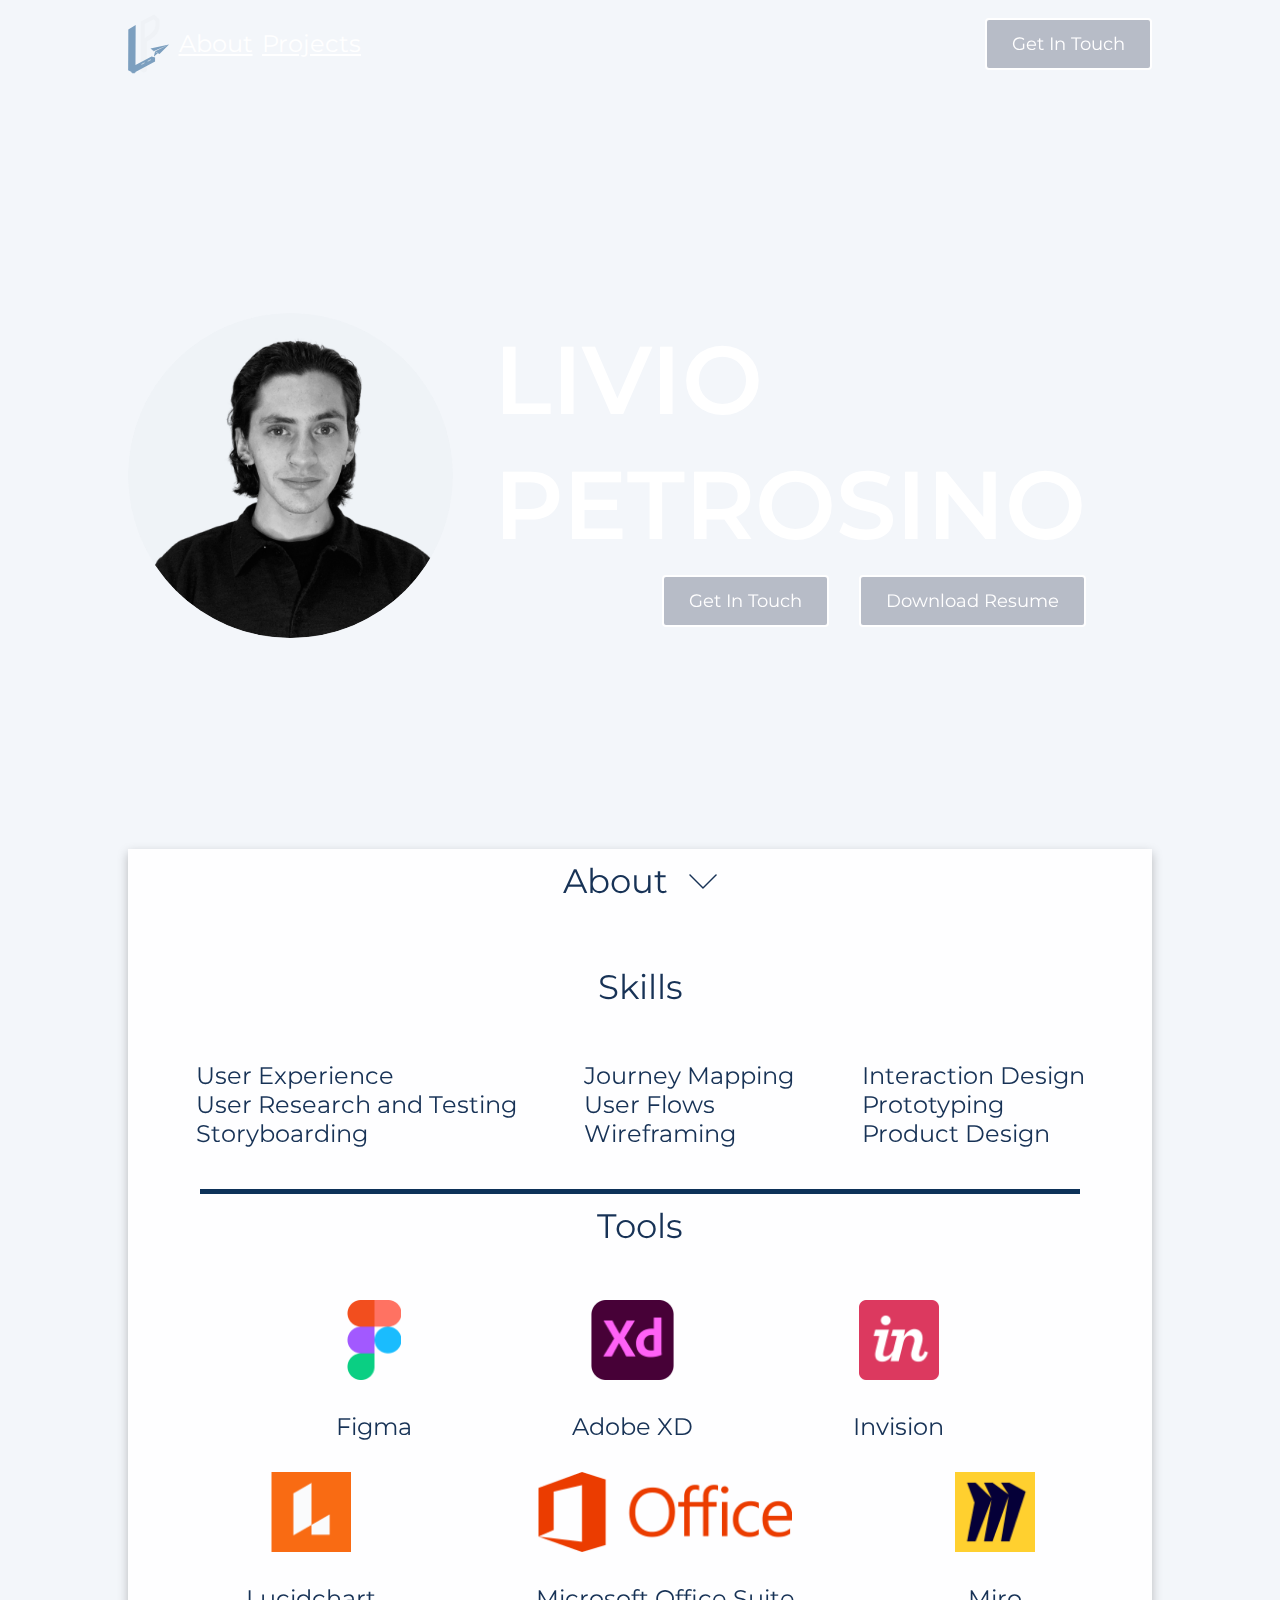
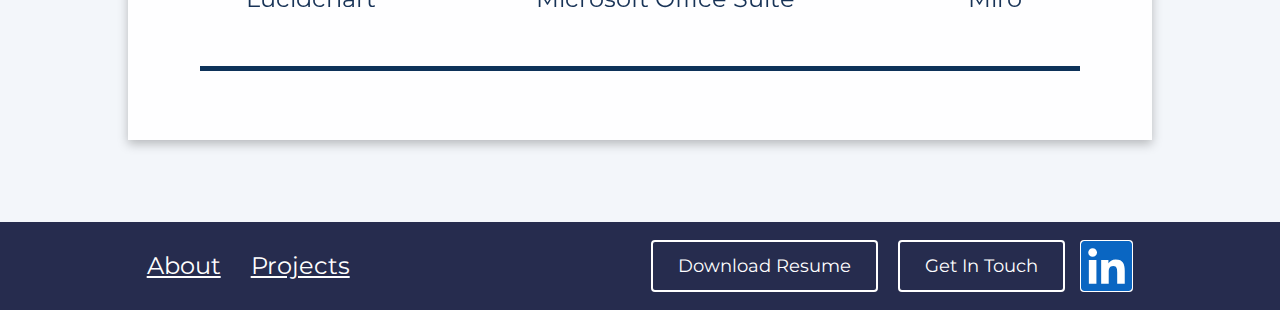
==== about.html @ d018fe90 "Upload" ====
<!DOCTYPE html>
<html lang="en">
<head>
    <link rel="stylesheet" href="about.css">
    <link rel="preconnect" href="https://fonts.googleapis.com">
    <link rel="preconnect" href="https://fonts.gstatic.com" crossorigin>
    <link href="https://fonts.googleapis.com/css2?family=Montserrat:ital,wght@0,100;0,200;0,300;0,400;0,500;0,600;0,700;0,800;0,900;1,100;1,200;1,300;1,400;1,500;1,600;1,700;1,800;1,900&display=swap" rel="stylesheet">
    <meta charset="UTF-8">
    <meta http-equiv="X-UA-Compatible" content="IE=edge">
    <meta name="viewport" content="width=device-width, initial-scale=1.0">
    <!-- Hotjar Tracking Code for https://lpetrosino.github.io/My_First_Repo/ -->
    <script>    
        (function(h,o,t,j,a,r){
            h.hj=h.hj||function(){(h.hj.q=h.hj.q||[]).push(arguments)};
            h._hjSettings={hjid:2517345,hjsv:6};
            a=o.getElementsByTagName('head')[0];
            r=o.createElement('script');r.async=1;
            r.src=t+h._hjSettings.hjid+j+h._hjSettings.hjsv;
            a.appendChild(r);
        })(window,document,'https://static.hotjar.com/c/hotjar-','.js?sv=');
    </script>
    <title>Document</title>
</head>
<body>
    <div id="top-w-background" class="backgroundImage2">
        <div class="content">
            <header>
                <nav>
                    <svg width="41" height="60" viewBox="0 0 41 60" fill="none" xmlns="http://www.w3.org/2000/svg">
                        <path d="M16.8015 26.4986C23.5625 22.6713 29.4502 18.6682 29.4502 11.8692V6.21134C27.8305 4.60567 25.9408 3 25.9408 3L14.7501 8.67125V29.6762L14.75 55.8813L16.8016 57L16.8015 28.6968V26.4986Z" stroke="#EFF2F6" stroke-width="4" stroke-miterlimit="1.41421" stroke-linecap="square"/>
                        <path d="M5.46011 56.825L2.12839 55.1449C2.12839 55.1449 2.30581 31.4099 2.30581 16.6347L5.64617 14.5239L5.46488 54.3464M5.46011 56.825L5.46488 54.3464M5.46011 56.825L25.0684 46.2497V44.9278L23.8284 44.5973L5.46488 54.3464" stroke="#7C9FBF" stroke-width="4" stroke-linecap="square"/>
                        <path d="M41.001 30.5L31.501 40L29.7809 39.2355L26.001 42.5V37.5L22.501 34.5L41.001 30.5Z" fill="#7C9FBF"/>
                        <path d="M40.6963 30.7643L26.0807 36.9502L26.2356 41.7309L27.1522 37.3678L40.6963 30.7643Z" fill="#FCFCFC"/>
                        <path d="M27.5 37.5L27.5 38L31.1553 39.7688L27.5 37.5Z" fill="#FCFCFC"/>
                        <path d="M25.8325 37L25.8322 36.6773L22.5 34.5L25.8325 37Z" fill="#FCFCFC"/>
                        <line y1="-0.25" x2="3.49858" y2="-0.25" transform="matrix(0.894128 -0.447812 0.663743 0.74796 19.8535 47.4249)" stroke="white" stroke-width="0.5"/>
                        <line y1="-0.25" x2="3.49858" y2="-0.25" transform="matrix(0.894128 -0.447812 0.663743 0.74796 13.5977 50.5581)" stroke="white" stroke-width="0.5"/>
                    </svg>
                    <a id="navTexta" class="navText" href="about.html">About</a>
                    <a id="navTextb" class="navText" href="index.html">Projects</a>
                    <button id="navButton" href="">Get In Touch</button>
                </nav>
            </header>
            <div Class="heroText">
                <img class="myPhoto" src="/images/myPhoto2.png">
                <div class="heroTextlayout">
                    <div class="H1">LIVIO</div>
                    <div class="H1">PETROSINO</div>
                    <div class="heroButtonlayout">
                        <button class="heroButton" href="">Get In Touch</button>
                        <button class="heroButton" href="">Download Resume</button>
                    </div>
                </div>
            </div>
            
        </div>
    </div>
    <div class="content">
        <div id="projectSection">
            <div class="sectionTitles">About
                <img src="/images/arrow.png">
            </div>
            <div id=about>
            </div>
            <div class="sectionTitles">Skills
                <!-- little arrow -->
            </div>
            <div class="skills">
                <div>
                    <li>User Experience</li>
                    <li>User Research and Testing</li>
                    <li>Storyboarding</li>
                </div>
                <div>
                    <li>Journey Mapping</li>
                    <li>User Flows</li>
                    <li>Wireframing</li>
                </div>
                <div>
                    <li>Interaction Design</li>
                    <li>Prototyping</li>
                    <li>Product Design</li>
                </div>
            </div>
            <div class="line2"></div>
            <div class="sectionTitles">Tools
                <!-- little arrow -->
            </div>
            <div id="tools">
                <div class="toolSection1">
                    <div class="toolContatiner">
                        <img src="/images/logos/figmaLogo.png">
                        <h4>Figma</h4>
                    </div>
                    <div class="toolContatiner">
                        <img src="/images/logos/adobexdLogo.png">
                        <h4>Adobe XD</h4>
                    </div>
                    <div class="toolContatiner">
                        <img src="/images/logos/invisionLogo.png">
                        <h4>Invision</h4>
                    </div>
                </div>
                <div class="toolSection1">
                    <div class="toolContatiner">
                        <img src="/images/logos/lucidchartLogo.png">
                        <h4>Lucidchart</h4>
                    </div>
                    <div class="toolContatiner">
                        <img src="/images/logos/msofficeLogo.png">
                        <h4>Microsoft Office Suite</h4>
                    </div>
                    <div class="toolContatiner">
                        <img src="/images/logos/miroLogo.png">
                        <h4>Miro</h4>
                    </div>
                </div>
            </div>
            <div class="line3"></div>
        </div>
    </div>
    <footer> 
        <div class="fContainer">
            <a id="footerTexta" class="footerText" href="">About</a>
            <a id="footerTextb" class="footerText" href="#projects">Projects</a>
            <button class="cvButton" href="">Download Resume</button>
            <button class="contactButton" href="">Get In Touch</button>
            <svg id="lnkdIn" width="53" height="52" viewBox="0 0 53 52" fill="none" xmlns="http://www.w3.org/2000/svg">
            <rect width="53" height="52" rx="4" fill="white"/>
            <path d="M48.3571 1H4.63147C2.6279 1 1 2.6183 1 4.60491V47.3951C1 49.3817 2.6279 51 4.63147 51H48.3571C50.3607 51 52 49.3817 52 47.3951V4.60491C52 2.6183 50.3607 1 48.3571 1ZM16.4138 43.8571H8.85491V19.9955H16.4252V43.8571H16.4138ZM12.6344 16.7366C10.2096 16.7366 8.25156 14.8058 8.25156 12.4397C8.25156 10.0737 10.2096 8.14286 12.6344 8.14286C15.0478 8.14286 17.0172 10.0737 17.0172 12.4397C17.0172 14.817 15.0592 16.7366 12.6344 16.7366ZM44.7484 43.8571H37.1895V32.25C37.1895 29.4821 37.1326 25.9219 33.2621 25.9219C29.3232 25.9219 28.7199 28.9353 28.7199 32.0491V43.8571H21.1609V19.9955H28.4125V23.2545H28.515C29.5281 21.3795 31.9984 19.404 35.6754 19.404C43.3254 19.404 44.7484 24.3482 44.7484 30.7768V43.8571Z" fill="#0A66C2"/>
            </svg>
        </div>
    </footer>
</body>
</html>
---- about.css ----
html, body {
    height: 100%;
    margin: 0;
    background: #F3F6FA;
}
.backgroundImage2 {
    background-image: url(/images/backgroundImage2.png);
    background-size: 100%;
    height: 100%;
    background-repeat: no-repeat;
    position: relative;
}
nav {
    display: flex;
    flex-direction: row;
    justify-content: space-between;
    align-items: center;
    height: 88px;
}
.navText {
    position: static;
    left: 24.83%;
    right: 24.83%;
    top: 40.48%;
    bottom: 40.48%;

    font-family: 'Montserrat', sans-serif;
    font-style: normal;
    font-weight: normal;
    font-size: 24px;
    line-height: 16px;
    /* identical to box height, or 67% */
    color: #FFFFFF;
}
#navTextb {
    margin-right: 60%;
}
#navButton {
    background: rgba(47, 52, 83, 0.3);
    border: 2px solid #FFFFFF;
    backdrop-filter: blur(6px);
    /* Note: backdrop-filter has minimal browser support */
    border-radius: 4px;
}
.content {
    top: 0%;
    width: 80%;
    margin-right: auto;
    margin-left: auto;
}
.heroText{
    display: flex;
    flex-direction: row;
    align-items: center;
    padding: 0px;
    width: 100%;
    margin-top: 22%;
    margin-bottom: auto;
}
.heroTextlayout{
    margin-left: 4%;
}
.heroButton {
    background: rgba(47, 52, 83, 0.3);
    border: 2px solid #FFFFFF;
    backdrop-filter: blur(6px);
    /* Note: backdrop-filter has minimal browser support */
    border-radius: 4px;
    margin-left: 5%;
}
.heroButtonlayout{
    display: flex;
    flex-direction: row;
    justify-content: flex-end;
}
.sectionTitles {
    display: flex;
    align-items: center;
    justify-content: center;
    margin-bottom: 4%;
    color: #173256;

    font-family: 'Montserrat', sans-serif;
    font-style: normal;
    font-weight: normal;
    font-size: 33.99px;
    line-height: 65px;
    order: 3;
}
.sectionTitles img {
    margin-left: 2%;
}
.footerText {
    left: 24.83%;
    right: 24.83%;
    top: 40.48%;
    bottom: 40.48%;

    font-family: 'Montserrat', sans-serif;
    font-style: normal;
    font-weight: normal;
    font-size: 24px;
    line-height: 16px;
    /* identical to box height, or 67% */
    color: #FFFFFF;
}
#footerTextb {
    margin-left: 30px;
    margin-right: auto;
}
.H1 {
    
    left: 0%;
    right: 40.81%;
    top: 0%;
    bottom: 30.16%;

    font-family: 'Montserrat', sans-serif;
    font-style: normal;
    font-weight: 600;
    font-size: 96px;
    line-height: 110px;
    /* or 115% */

    display: flex;
    align-items: center;

    color: #FFFFFF;


    /* Inside Auto Layout */

    flex: none;
    order: 0;
    flex-grow: 0;
    margin-bottom: 15px;
}
.line {
    position: static;
    width: 100%;
    height: 0px;
    left: 0px;
    top: 235px;
    
    border: 1px solid #FFFFFF;
    
    /* Inside Auto Layout */
    
    flex: none;
    order: 1;
    flex-grow: 0;
    margin: 15px 0px;
}
.line2, .line3 {
    width: 86%;
    height: 5px;
    background: #0D3259 16%;
    margin-left: 7%;
    margin-right: 7%;
}
.myPhoto {
    border-radius: 50%;
    position: static;
    width: 325px;
    height: 325px;
}
#blurb {
    display: flex;
    flex-direction: column;
    align-items: flex-end;
    justify-content: center;
    position: static;
    margin-right: 8%;
}
.subH {
    position: static;
    width: 100%;
    height: 65px;
    left: 0px;
    top: 250px;
    
    font-family: 'Montserrat', sans-serif;
    font-style: normal;
    font-weight: normal;
    font-size: 33.99px;
    line-height: 65px;
    /* identical to box height, or 191% */
    
    display: flex;
    align-items: center;
    text-indent: 6px;
    
    color: #FFFFFF;
    
    
    /* Inside Auto Layout */
    
    flex: none;
    order: 2;
    flex-grow: 0;
    margin: 15px 0px;
}
#projectSection {
    width: 100%;
    padding-bottom: 69px;
    margin-top: -5%;
    margin-bottom: 8%;
    height: auto;
    box-shadow: 0px 4px 10px rgba(0, 0, 0, 0.25);;

    background: rgba(255, 255, 255, 0.88);
    backdrop-filter: blur(10px);

    
    /* Note: backdrop-filter has minimal browser support */
}
#projects {
    display: inline-flex;
    justify-content: center;
    width: 100%;
    margin-bottom: 74px;
}
#aboutMe {
    margin-top: 75px;
    margin-bottom: 75px;
    display: inline-flex;
    justify-content: space-between;
    width: 100%;
    
}
.card1 {
    position: static;
    width: 40%;
    left: 56px;
    top: 47px;

    /* Inside Auto Layout */

    flex: none;
    order: 0;
    flex-grow: 0;
    margin: 0px 37px;
    background-color: white;
    filter: drop-shadow(0px 4px 10px rgba(0, 0, 0, 0.25));
}
.cardImg {
    position: static;
    width: 100%;
    left: calc(50% - 545px/2);
    top: 0%;
    flex: none;
    order: 0;
    align-self: auto;
    flex-grow: 0;
    margin: 0px 0px;
    border: 0.5px solid rgba(13, 50, 89, 0.2);
}
.cardDesc {
    display: flex;
    flex-direction: row;
    flex-wrap: wrap;
    padding-left: 5%;
    padding-right: 5%;

    position: static;
    width: fit-content;
    height: inherit;

    background: #FFFFFF;
    box-sizing: border-box;
}
h3, p {
    font-family: 'Montserrat', sans-serif;
    font-style: normal;
    font-weight: normal;
    font-size: 24px;
    line-height: 29px;
    color: #FFFFFF;
    margin-left: 2%;
}
h4 {
    font-family: 'Montserrat', sans-serif;
    font-style: normal;
    font-weight: normal;
    font-size: 24px;
    line-height: 29px;
    color: #173256;
    
}
footer {
    background: #262C4E;
    /* position: absolute; */
    height: 88px;
    width: 100%;
}
.fContainer {
    display: flex;
    flex-direction: row;
    justify-content: center;
    align-items: center;
    height: 88px;
    margin-left: 11.46%;
    margin-right: 11.46%;
}
button {
    display: flex;
    flex-direction: row;
    justify-content: center;
    align-items: center;
    position: bottom;
    padding: 18px 25px;
    height: 52px;
    
    font-family: 'Montserrat', sans-serif;
    font-style: normal;
    font-weight: normal;
    font-size: 18px;
    line-height: 16px;
    /* identical to box height, or 67% */
    color: #FFFFFF;
}
.contactButton {
    background: #262C4E; 
    border: 2px solid #FFFFFF;
    /* Note: backdrop-filter has minimal browser support */
    border-radius: 4px;
    margin-left: 20px;
}
.cvButton {
    background: #262C4E; 
    border: 2px solid #FFFFFF;
    /* Note: backdrop-filter has minimal browser support */
    border-radius: 4px;
}
#lnkdIn {
    margin-left: 15px;
}
.cntr {
    display: flex;
    flex-direction: row;
    justify-content: space-between;
    align-items: center;
    padding: 0px;

    position: absolute;
    width: 223px;
    height: 49px;
    left: calc(50% - 223px/2 + 0.5px);
    top: 880px;
}
.card {
    /* Add shadows to create the "card" effect */
    box-shadow: 0 4px 8px 0 rgba(0,0,0,0.2);
    transition: 0.3s;
    margin-left: 8%;
    margin-right: 8%;
    position: relative;
}
.card1image{
    width: 100%;
    height: 100%
    
}
  /* On mouse-over, add a deeper shadow */
.card:hover {
    box-shadow: 0 8px 16px 0 rgba(0,0,0,0.2);
}

  /* Add some padding inside the card container */
.container {
    position: absolute;
    top: 0;
    left: 0;
    right: 0;
    bottom: 0;
    background-color: rgba(0,0,0,0,0);
}
.container:hover {
    opacity: 1;
    background: rgba(203, 209, 218, 0.2);
    backdrop-filter: blur(4px);
    transition: .5s ease;
}
#tools {
    margin-top: 2%;
    margin-bottom: 2%;
}
.toolContatiner img{
    height: 5rem;
}
.toolSection1 {
    display: flex;
    flex-direction: row;
    justify-content: center;
    align-items: center; 
}
.toolContatiner {
    display: flex;
    flex-direction: column;
    align-items: center;
    padding: 0px;

    /* Inside Auto Layout */

    flex: none;
    order: 0;
    flex-grow: 0;
    margin: 0px 80px;
}
.skills {
    display: flex;
    flex-direction: row;
    align-items: center;
    justify-content: space-evenly;
    margin-top: 4%;
    margin-bottom: 4%;
}
.skills li {
    list-style: none;

    font-family: 'Montserrat', sans-serif;
    font-style: normal;
    font-weight: normal;
    font-size: 24px;
    line-height: 29px;
    color: #173256;
}
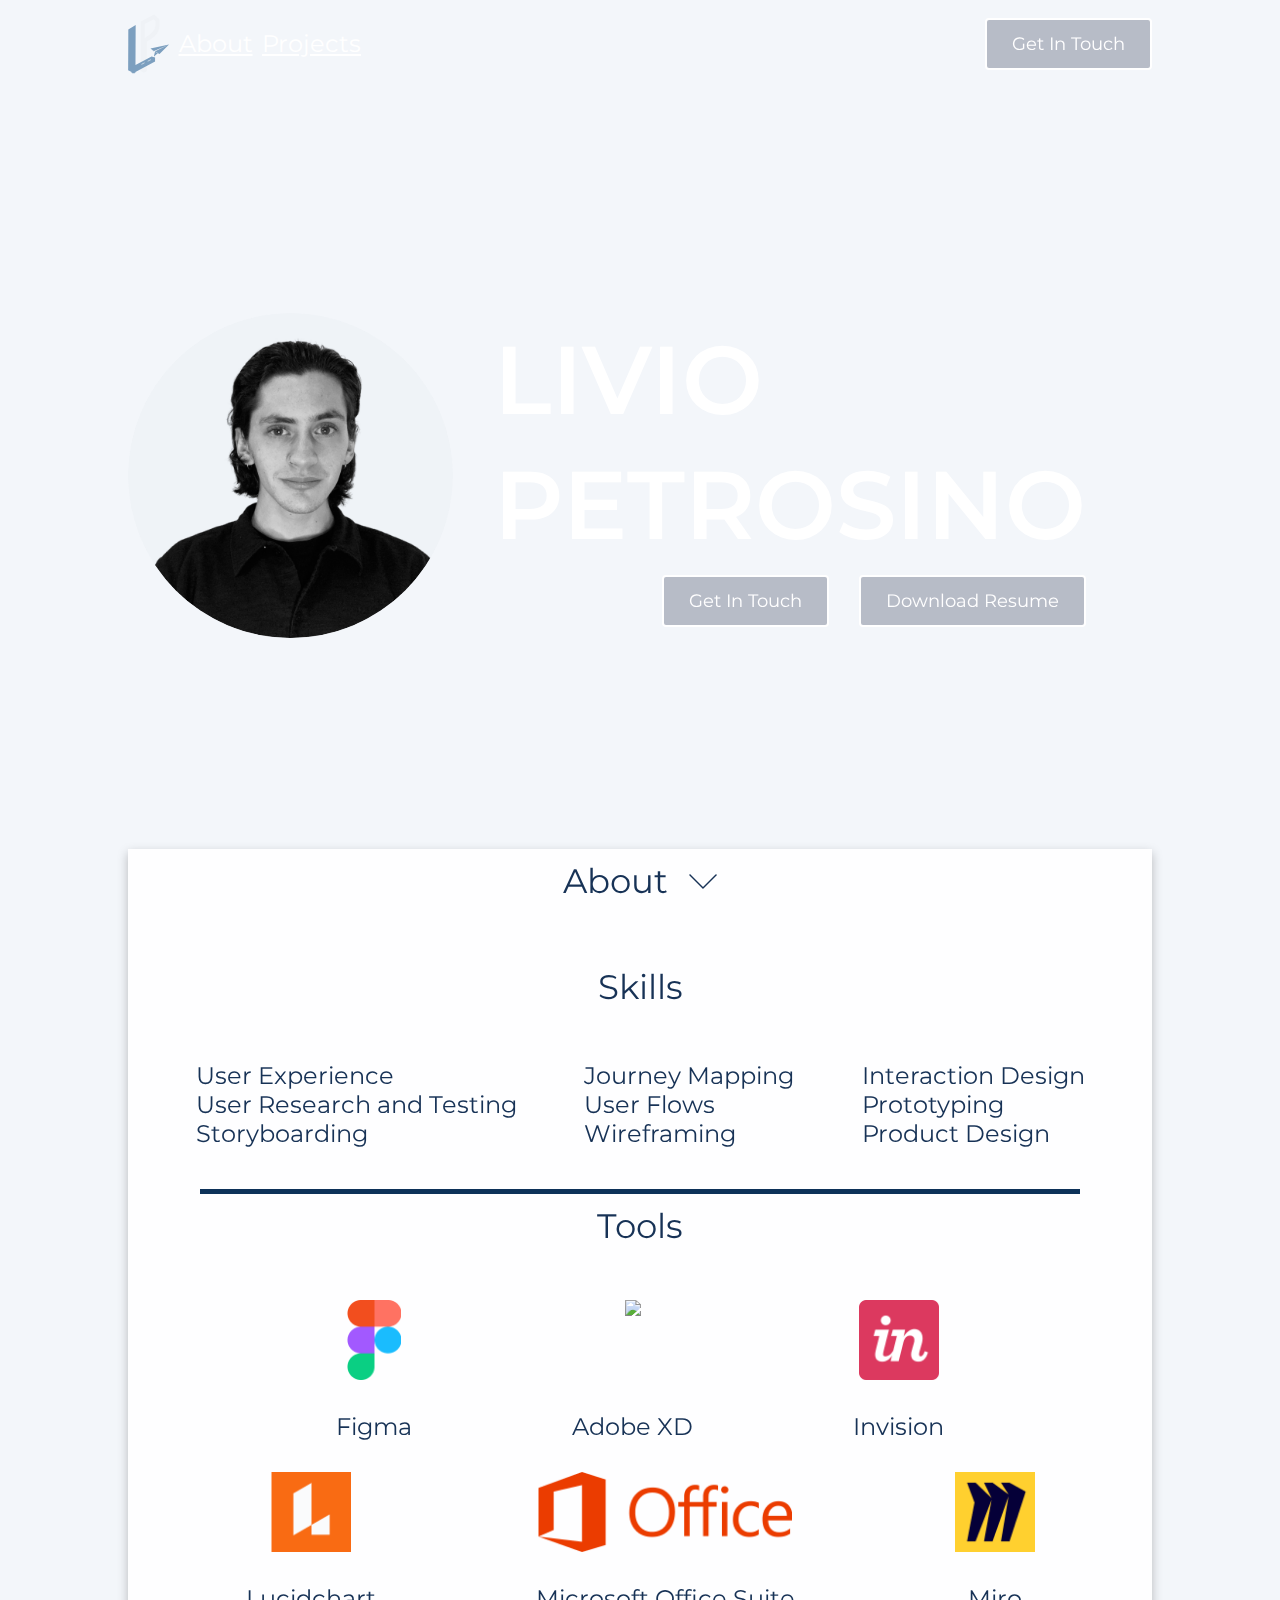
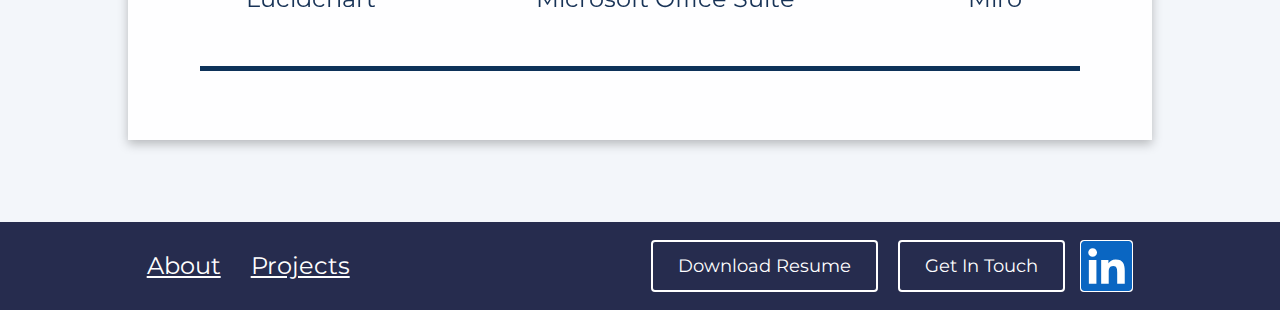
==== commit 2e35140c: "test" ====
--- a/about.html
+++ b/about.html
@@ -93,7 +93,7 @@
                         <h4>Figma</h4>
                     </div>
                     <div class="toolContatiner">
-                        <img src="/images/logos/adobexdLogo.png">
+                        <img src="https://github.com/LPetrosino/Portfolio-HW18/blob/main/images/logos/adobexdLogo.png">
                         <h4>Adobe XD</h4>
                     </div>
                     <div class="toolContatiner">
--- a/about.css
+++ b/about.css
@@ -4,7 +4,7 @@
     background: #F3F6FA;
 }
 .backgroundImage2 {
-    background-image: url(/images/backgroundImage2.png);
+    background-image: url(.../images/backgroundImage2.png);
     background-size: 100%;
     height: 100%;
     background-repeat: no-repeat;
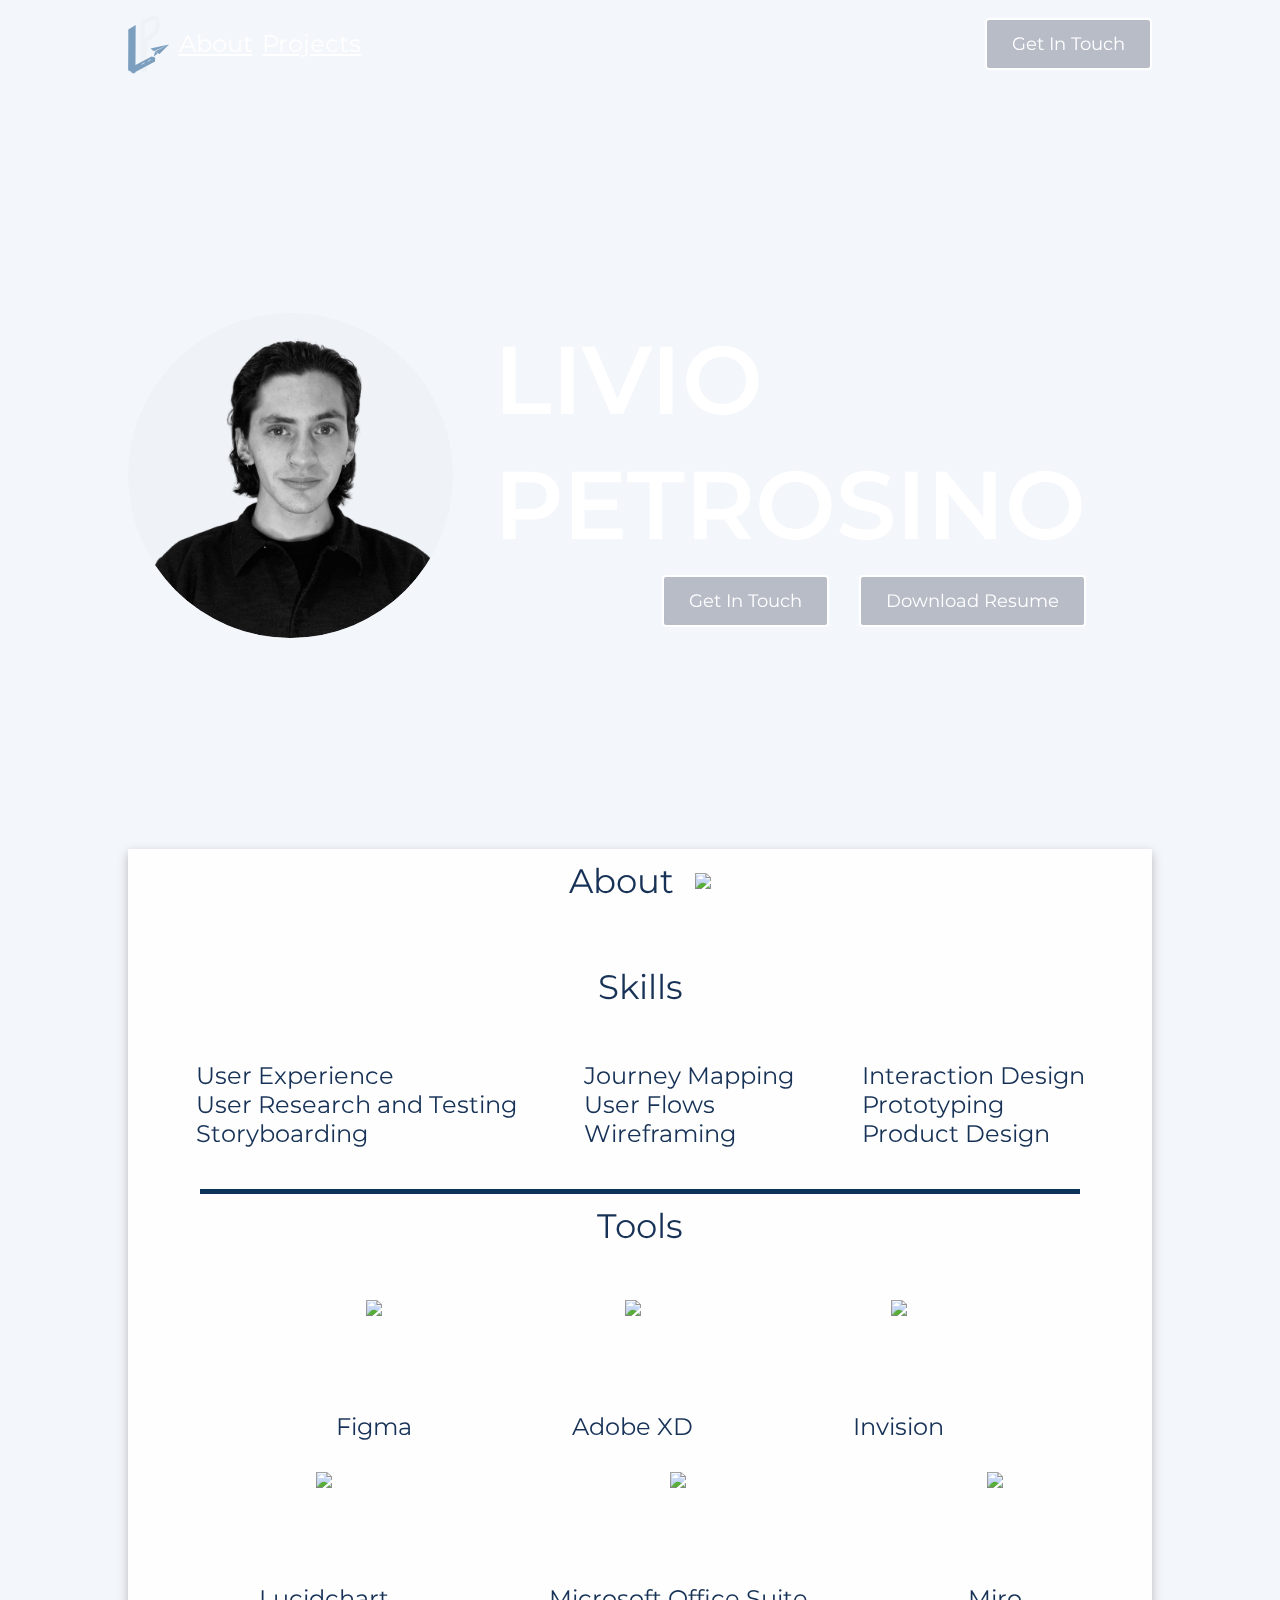
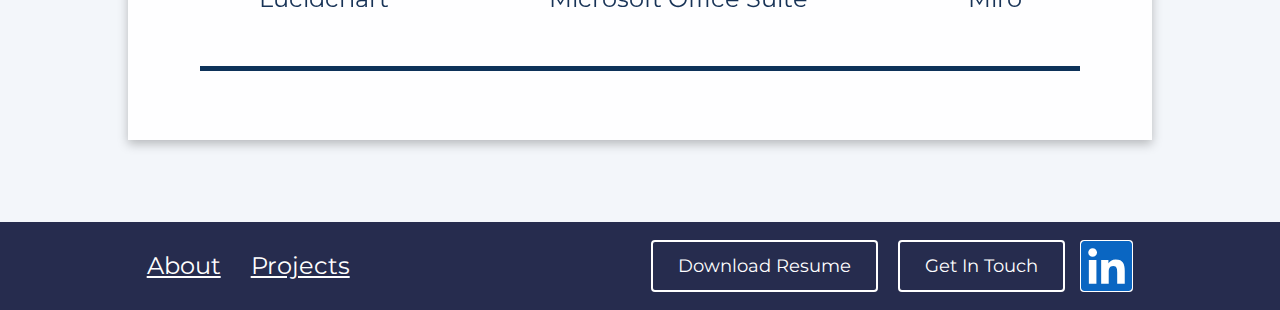
==== commit 7bb63a0a: "Update" ====
--- a/about.html
+++ b/about.html
@@ -58,7 +58,7 @@
     <div class="content">
         <div id="projectSection">
             <div class="sectionTitles">About
-                <img src="/images/arrow.png">
+                <img src="https://github.com/LPetrosino/Portfolio-HW18/blob/main/images/arrow.png?raw=true">
             </div>
             <div id=about>
             </div>
@@ -89,29 +89,29 @@
             <div id="tools">
                 <div class="toolSection1">
                     <div class="toolContatiner">
-                        <img src="/images/logos/figmaLogo.png">
+                        <img src="https://github.com/LPetrosino/Portfolio-HW18/blob/main/images/logos/figmaLogo.png?raw=true">
                         <h4>Figma</h4>
                     </div>
                     <div class="toolContatiner">
-                        <img src="https://github.com/LPetrosino/Portfolio-HW18/blob/main/images/logos/adobexdLogo.png">
+                        <img src="https://github.com/LPetrosino/Portfolio-HW18/blob/main/images/logos/adobexdLogo.png?raw=true")>
                         <h4>Adobe XD</h4>
                     </div>
                     <div class="toolContatiner">
-                        <img src="/images/logos/invisionLogo.png">
+                        <img src="https://github.com/LPetrosino/Portfolio-HW18/blob/main/images/logos/invisionLogo.png?raw=true">
                         <h4>Invision</h4>
                     </div>
                 </div>
                 <div class="toolSection1">
                     <div class="toolContatiner">
-                        <img src="/images/logos/lucidchartLogo.png">
+                        <img src="https://github.com/LPetrosino/Portfolio-HW18/blob/main/images/logos/lucidchartLogo.png?raw=true">
                         <h4>Lucidchart</h4>
                     </div>
                     <div class="toolContatiner">
-                        <img src="/images/logos/msofficeLogo.png">
+                        <img src="https://github.com/LPetrosino/Portfolio-HW18/blob/main/images/logos/msofficeLogo.png?raw=true">
                         <h4>Microsoft Office Suite</h4>
                     </div>
                     <div class="toolContatiner">
-                        <img src="/images/logos/miroLogo.png">
+                        <img src="https://github.com/LPetrosino/Portfolio-HW18/blob/main/images/logos/miroLogo.png?raw=true">
                         <h4>Miro</h4>
                     </div>
                 </div>
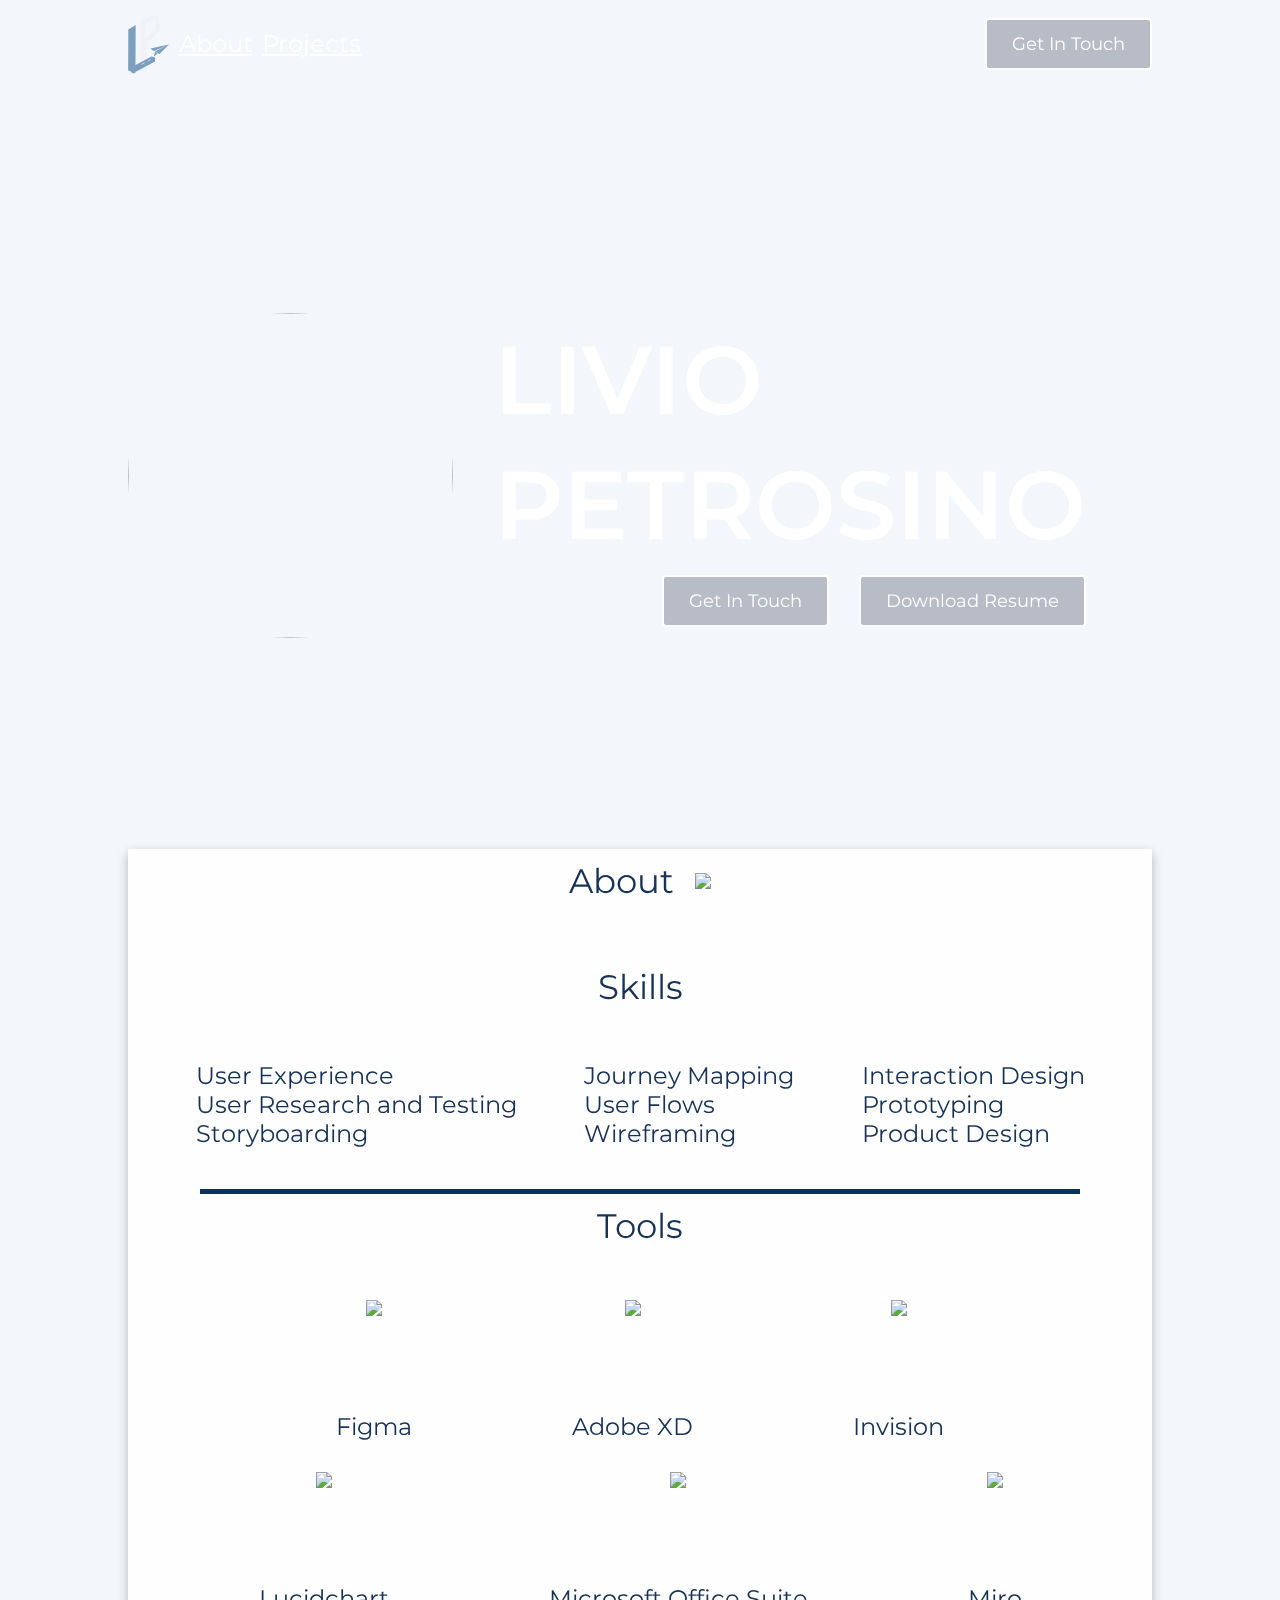
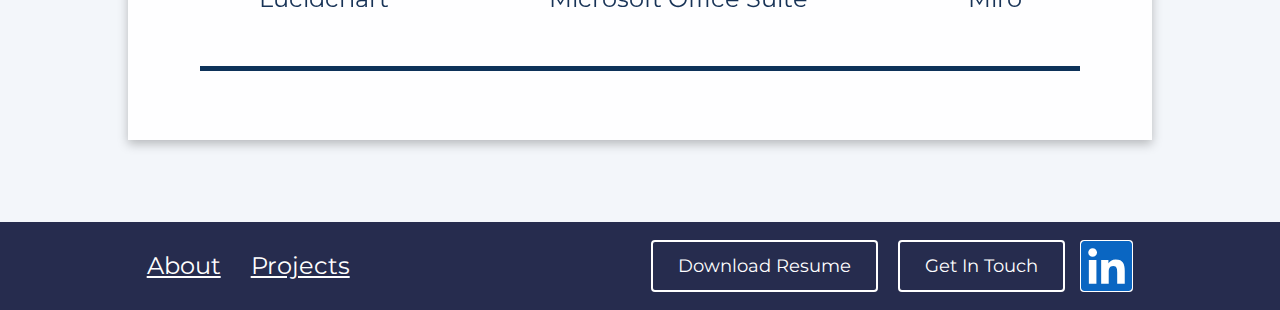
==== commit 5ca5a460: "Update" ====
--- a/about.html
+++ b/about.html
@@ -42,7 +42,7 @@
                 </nav>
             </header>
             <div Class="heroText">
-                <img class="myPhoto" src="/images/myPhoto2.png">
+                <img class="myPhoto" src="https://github.com/LPetrosino/Portfolio-HW18/blob/main/images/myPhoto2.png?raw=true">
                 <div class="heroTextlayout">
                     <div class="H1">LIVIO</div>
                     <div class="H1">PETROSINO</div>
--- a/about.css
+++ b/about.css
@@ -4,7 +4,7 @@
     background: #F3F6FA;
 }
 .backgroundImage2 {
-    background-image: url(.../images/backgroundImage2.png);
+    background-image: url(https://github.com/LPetrosino/Portfolio-HW18/blob/main/images/backgroundImage2.png?raw=true);
     background-size: 100%;
     height: 100%;
     background-repeat: no-repeat;
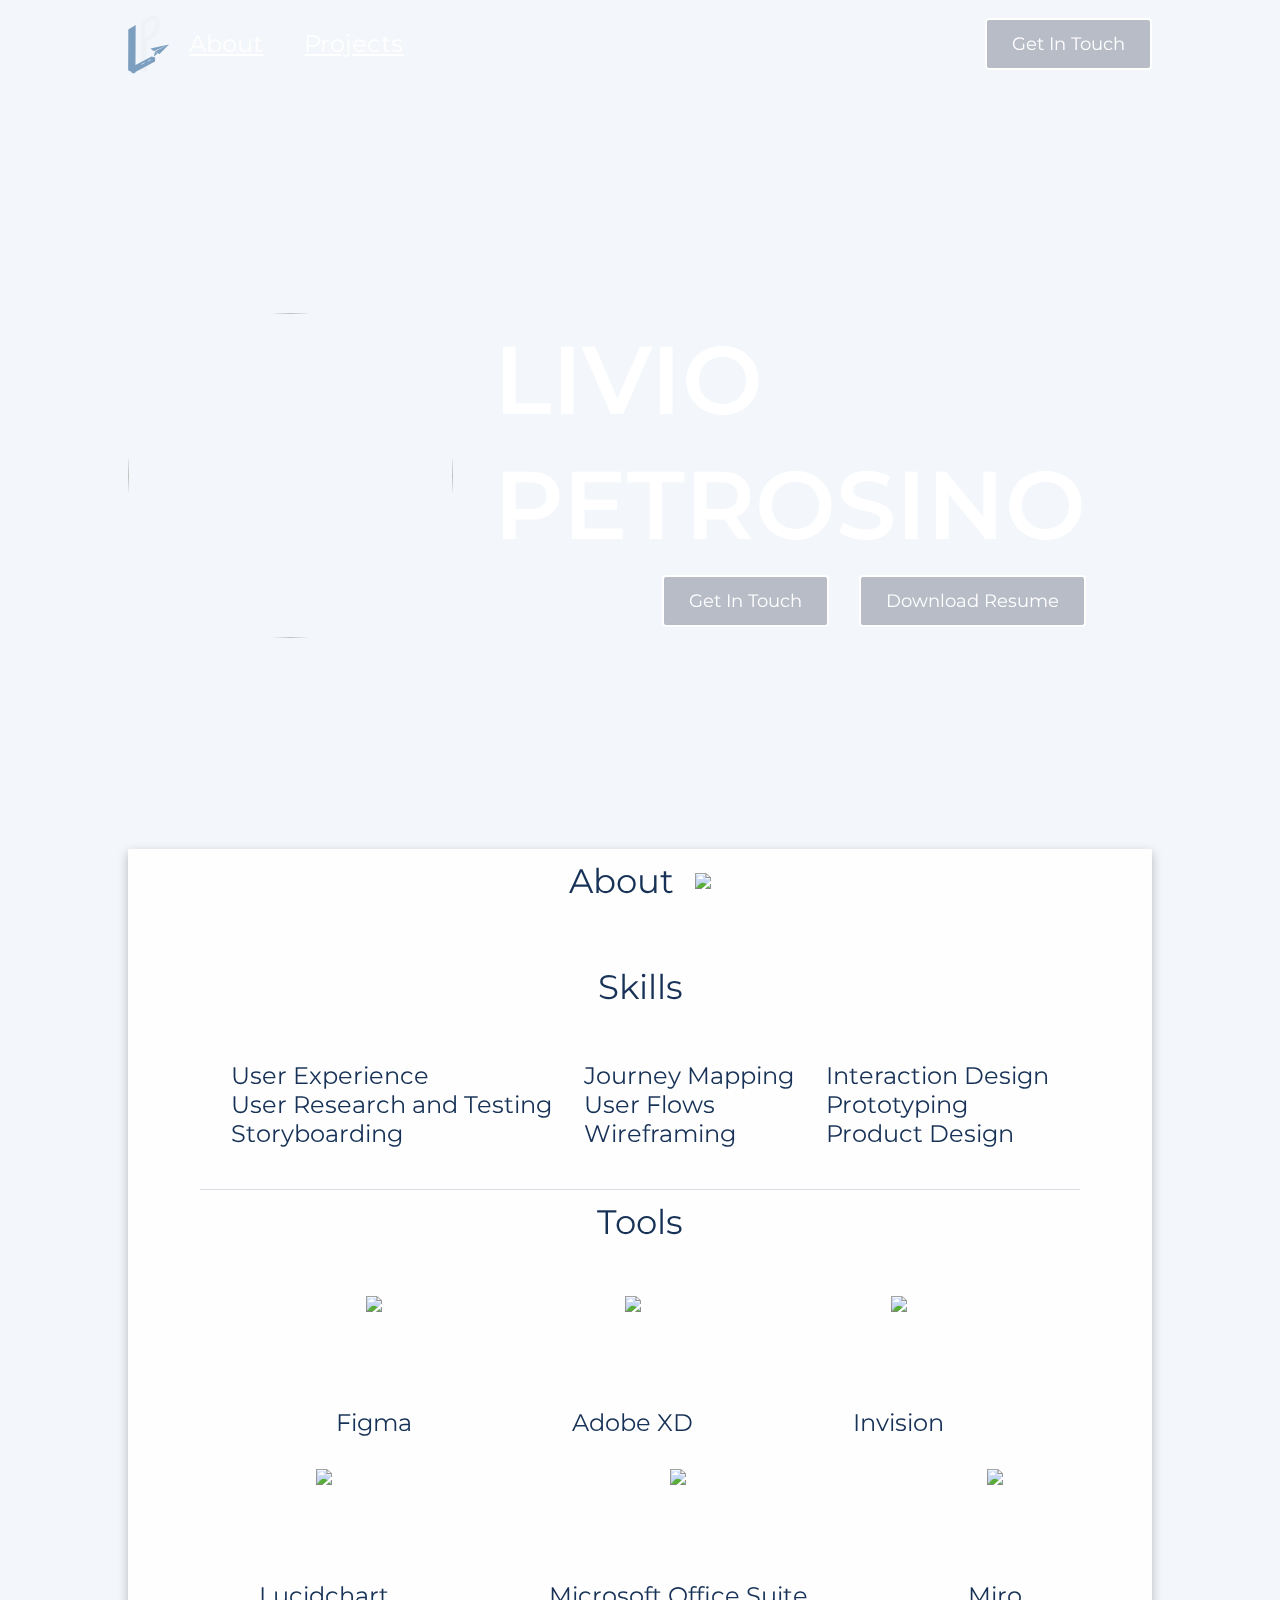
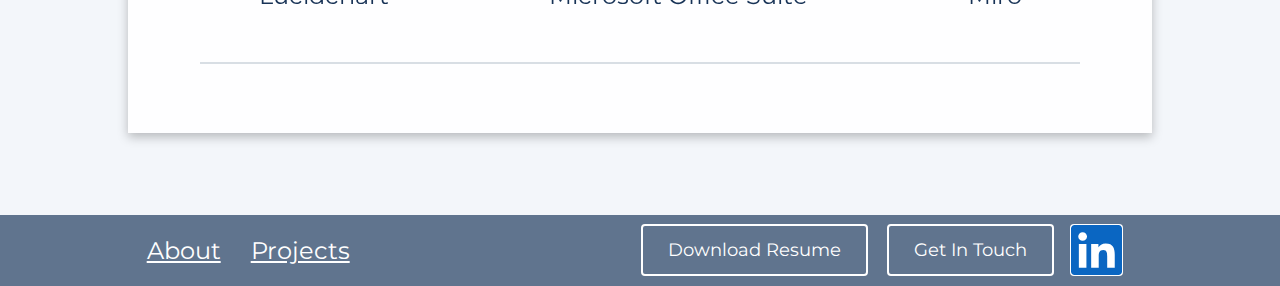
==== commit 008c2dc5: "Update" ====
--- a/about.html
+++ b/about.html
@@ -121,14 +121,20 @@
     </div>
     <footer> 
         <div class="fContainer">
-            <a id="footerTexta" class="footerText" href="">About</a>
-            <a id="footerTextb" class="footerText" href="#projects">Projects</a>
-            <button class="cvButton" href="">Download Resume</button>
-            <button class="contactButton" href="">Get In Touch</button>
-            <svg id="lnkdIn" width="53" height="52" viewBox="0 0 53 52" fill="none" xmlns="http://www.w3.org/2000/svg">
-            <rect width="53" height="52" rx="4" fill="white"/>
-            <path d="M48.3571 1H4.63147C2.6279 1 1 2.6183 1 4.60491V47.3951C1 49.3817 2.6279 51 4.63147 51H48.3571C50.3607 51 52 49.3817 52 47.3951V4.60491C52 2.6183 50.3607 1 48.3571 1ZM16.4138 43.8571H8.85491V19.9955H16.4252V43.8571H16.4138ZM12.6344 16.7366C10.2096 16.7366 8.25156 14.8058 8.25156 12.4397C8.25156 10.0737 10.2096 8.14286 12.6344 8.14286C15.0478 8.14286 17.0172 10.0737 17.0172 12.4397C17.0172 14.817 15.0592 16.7366 12.6344 16.7366ZM44.7484 43.8571H37.1895V32.25C37.1895 29.4821 37.1326 25.9219 33.2621 25.9219C29.3232 25.9219 28.7199 28.9353 28.7199 32.0491V43.8571H21.1609V19.9955H28.4125V23.2545H28.515C29.5281 21.3795 31.9984 19.404 35.6754 19.404C43.3254 19.404 44.7484 24.3482 44.7484 30.7768V43.8571Z" fill="#0A66C2"/>
-            </svg>
+            <div class="footerItem2">
+                <a id="footerTexta" class="footerText" href="">About</a>
+                <a id="footerTextb" class="footerText" href="#projects">Projects</a>
+            </div>
+            <div class="footerItems">
+                <button class="cvButton" href="">Download Resume</button>
+            </div>
+           <div class="footerItems">
+                <button class="contactButton" href="">Get In Touch</button>
+                <svg id="lnkdIn" width="53" height="52" viewBox="0 0 53 52" fill="none" xmlns="http://www.w3.org/2000/svg">
+                <rect width="53" height="52" rx="4" fill="white"/>
+                <path d="M48.3571 1H4.63147C2.6279 1 1 2.6183 1 4.60491V47.3951C1 49.3817 2.6279 51 4.63147 51H48.3571C50.3607 51 52 49.3817 52 47.3951V4.60491C52 2.6183 50.3607 1 48.3571 1ZM16.4138 43.8571H8.85491V19.9955H16.4252V43.8571H16.4138ZM12.6344 16.7366C10.2096 16.7366 8.25156 14.8058 8.25156 12.4397C8.25156 10.0737 10.2096 8.14286 12.6344 8.14286C15.0478 8.14286 17.0172 10.0737 17.0172 12.4397C17.0172 14.817 15.0592 16.7366 12.6344 16.7366ZM44.7484 43.8571H37.1895V32.25C37.1895 29.4821 37.1326 25.9219 33.2621 25.9219C29.3232 25.9219 28.7199 28.9353 28.7199 32.0491V43.8571H21.1609V19.9955H28.4125V23.2545H28.515C29.5281 21.3795 31.9984 19.404 35.6754 19.404C43.3254 19.404 44.7484 24.3482 44.7484 30.7768V43.8571Z" fill="#0A66C2"/>
+                </svg>
+           </div>
         </div>
     </footer>
 </body>
--- a/about.css
+++ b/about.css
@@ -4,11 +4,20 @@
     background: #F3F6FA;
 }
 .backgroundImage2 {
-    background-image: url(https://github.com/LPetrosino/Portfolio-HW18/blob/main/images/backgroundImage2.png?raw=true);
+    background-image: url('https://github.com/LPetrosino/Portfolio-HW18/blob/main/images/backgroundImage2.png?raw=true');
     background-size: 100%;
     height: 100%;
     background-repeat: no-repeat;
     position: relative;
+}
+@media only screen and (max-width: 600px) {
+    .backgroundImage2 {
+        background-image: url('https://github.com/LPetrosino/Portfolio-HW18/blob/main/images/backgroundphone2.png?raw=true');
+        background-size: 100%;
+        height: 100%;
+        background-repeat: no-repeat;
+        position: relative;
+    }
 }
 nav {
     display: flex;
@@ -31,9 +40,11 @@
     line-height: 16px;
     /* identical to box height, or 67% */
     color: #FFFFFF;
+    padding-left: 2%;
+    padding-right: 2%;
 }
 #navTextb {
-    margin-right: 60%;
+    margin-inline-end: auto;
 }
 #navButton {
     background: rgba(47, 52, 83, 0.3);
@@ -48,6 +59,11 @@
     margin-right: auto;
     margin-left: auto;
 }
+@media only screen and (max-width: 600px) {
+    .content {
+        width: 90%;
+    }
+}
 .heroText{
     display: flex;
     flex-direction: row;
@@ -56,6 +72,22 @@
     width: 100%;
     margin-top: 22%;
     margin-bottom: auto;
+}
+@media only screen and (max-width: 1200px) {
+    .heroText{
+        margin-top: 12%;
+    }
+}
+@media only screen and (max-width: 900px) {
+    .heroText{
+        margin-top: 6%;
+    }
+}
+@media only screen and (max-width: 600px) {
+    .heroText{
+        margin-top: 15%;
+        flex-direction: column;
+    }
 }
 .heroTextlayout{
     margin-left: 4%;
@@ -68,6 +100,12 @@
     border-radius: 4px;
     margin-left: 5%;
 }
+@media only screen and (max-width: 600px) {
+    .heroButton {
+        margin-left: 0%;
+        margin-right: 5%;
+    }
+}
 .heroButtonlayout{
     display: flex;
     flex-direction: row;
@@ -100,7 +138,6 @@
     font-style: normal;
     font-weight: normal;
     font-size: 24px;
-    line-height: 16px;
     /* identical to box height, or 67% */
     color: #FFFFFF;
 }
@@ -109,7 +146,6 @@
     margin-right: auto;
 }
 .H1 {
-    
     left: 0%;
     right: 40.81%;
     top: 0%;
@@ -135,6 +171,33 @@
     flex-grow: 0;
     margin-bottom: 15px;
 }
+@media only screen and (max-width: 1200px) {
+    .H1 {
+        font-family: 'Montserrat', sans-serif;
+        font-style: normal;
+        font-weight: 600;
+        font-size: 60px;
+        line-height: 90px;
+    }
+}
+@media only screen and (max-width: 900px) {
+    .H1 {
+        font-family: 'Montserrat', sans-serif;
+        font-style: normal;
+        font-weight: 600;
+        font-size: 40px;
+        line-height: 70px;
+    }
+}
+@media only screen and (max-width: 600px) {
+    .H1 {
+        font-family: 'Montserrat', sans-serif;
+        font-style: normal;
+        font-weight: 600;
+        font-size: 50px;
+        line-height: 60px;
+    }
+}
 .line {
     position: static;
     width: 100%;
@@ -153,8 +216,8 @@
 }
 .line2, .line3 {
     width: 86%;
-    height: 5px;
-    background: #0D3259 16%;
+    height: 1.5px;
+    background: #D8DEE4;
     margin-left: 7%;
     margin-right: 7%;
 }
@@ -164,13 +227,14 @@
     width: 325px;
     height: 325px;
 }
-#blurb {
-    display: flex;
-    flex-direction: column;
-    align-items: flex-end;
-    justify-content: center;
-    position: static;
-    margin-right: 8%;
+@media only screen and (max-width: 600px) {
+    .myPhoto {
+        margin-left: 0%;
+        width: 290px;
+        height: 290px;
+        margin-bottom: 6%;
+        
+    }
 }
 .subH {
     position: static;
@@ -199,6 +263,24 @@
     order: 2;
     flex-grow: 0;
     margin: 15px 0px;
+}
+@media only screen and (max-width: 1200px) {
+    .subH {
+        font-family: 'Montserrat', sans-serif;
+        font-style: normal;
+        font-weight: normal;
+        font-size: 32px;
+        line-height: 40.5px;
+    }
+}
+@media only screen and (max-width: 900px) {
+    .subH {
+        font-family: 'Montserrat', sans-serif;
+        font-style: normal;
+        font-weight: normal;
+        font-size: 28px;
+        line-height: 38.5px;
+    }
 }
 #projectSection {
     width: 100%;
@@ -214,60 +296,26 @@
     
     /* Note: backdrop-filter has minimal browser support */
 }
+@media only screen and (max-width: 1024px) {
+    #projectSection {
+        margin-top: -8%;
+    }
+}
+@media only screen and (max-width: 900px) {
+    #projectSection {
+        margin-top: -11%;
+    }
+}
+@media only screen and (max-width: 600px) {
+    #projectSection {
+        margin-top: -15%;
+    }
+}
 #projects {
     display: inline-flex;
     justify-content: center;
     width: 100%;
     margin-bottom: 74px;
-}
-#aboutMe {
-    margin-top: 75px;
-    margin-bottom: 75px;
-    display: inline-flex;
-    justify-content: space-between;
-    width: 100%;
-    
-}
-.card1 {
-    position: static;
-    width: 40%;
-    left: 56px;
-    top: 47px;
-
-    /* Inside Auto Layout */
-
-    flex: none;
-    order: 0;
-    flex-grow: 0;
-    margin: 0px 37px;
-    background-color: white;
-    filter: drop-shadow(0px 4px 10px rgba(0, 0, 0, 0.25));
-}
-.cardImg {
-    position: static;
-    width: 100%;
-    left: calc(50% - 545px/2);
-    top: 0%;
-    flex: none;
-    order: 0;
-    align-self: auto;
-    flex-grow: 0;
-    margin: 0px 0px;
-    border: 0.5px solid rgba(13, 50, 89, 0.2);
-}
-.cardDesc {
-    display: flex;
-    flex-direction: row;
-    flex-wrap: wrap;
-    padding-left: 5%;
-    padding-right: 5%;
-
-    position: static;
-    width: fit-content;
-    height: inherit;
-
-    background: #FFFFFF;
-    box-sizing: border-box;
 }
 h3, p {
     font-family: 'Montserrat', sans-serif;
@@ -284,23 +332,66 @@
     font-weight: normal;
     font-size: 24px;
     line-height: 29px;
-    color: #173256;
-    
+    color: #173256;   
+}
+@media only screen and (max-width: 500px) {
+    h4 {
+        font-size: 18px;
+    }
 }
 footer {
-    background: #262C4E;
-    /* position: absolute; */
-    height: 88px;
-    width: 100%;
+    background: #60748E;
+    width: 100%;
+}
+@media only screen and (max-width: 500px) {
+    footer {
+        padding-top: 12px;
+        padding-bottom: 12px;
+    }
 }
 .fContainer {
     display: flex;
     flex-direction: row;
     justify-content: center;
     align-items: center;
-    height: 88px;
+    height: auto;
     margin-left: 11.46%;
     margin-right: 11.46%;
+}
+@media only screen and (max-width: 600px) {
+    .fContainer{
+        display: flex;
+        flex-direction: column;
+        flex-wrap: wrap;
+        height: auto;
+        margin-left: 14.46%;
+        margin-right: 14.46%;
+    }
+}
+.footerItems{
+    display: flex;
+    flex-direction: row;
+    flex-wrap: nowrap;
+    margin: 1%;
+}
+.footerItem2{
+    display: flex;
+    flex-direction: row;
+    flex-wrap: nowrap;;
+    margin-right: auto;
+}
+@media only screen and (max-width: 600px) {
+    .footerItem2{
+        margin: 1%;
+    }
+}
+#lnkdIn {
+    margin-left: 1rem;
+}
+@media only screen and (max-width: 500px) {
+    #lnkdIn {
+        margin-left: 2%;
+    }
 }
 button {
     display: flex;
@@ -320,20 +411,25 @@
     color: #FFFFFF;
 }
 .contactButton {
-    background: #262C4E; 
+    background: transparent;
     border: 2px solid #FFFFFF;
     /* Note: backdrop-filter has minimal browser support */
     border-radius: 4px;
-    margin-left: 20px;
 }
 .cvButton {
-    background: #262C4E; 
+    background: transparent;
     border: 2px solid #FFFFFF;
     /* Note: backdrop-filter has minimal browser support */
     border-radius: 4px;
 }
-#lnkdIn {
-    margin-left: 15px;
+@media only screen and (max-width: 860px) {
+    .cvButton {
+        border: 2px solid #FFFFFF;
+        /* Note: backdrop-filter has minimal browser support */
+        border-radius: 4px;
+        margin-left: auto;
+        margin-right: auto;
+    }
 }
 .cntr {
     display: flex;
@@ -385,14 +481,32 @@
     margin-top: 2%;
     margin-bottom: 2%;
 }
+@media only screen and (max-width: 900px) {
+    #tools {
+        display: flex;
+    }
+}
 .toolContatiner img{
     height: 5rem;
 }
+@media only screen and (max-width: 600px) {
+    .toolContatiner img{
+        height: 3rem;
+    }
+}
 .toolSection1 {
     display: flex;
     flex-direction: row;
     justify-content: center;
     align-items: center; 
+}
+@media only screen and (max-width: 900px) {
+    .toolSection1 {
+        display: flex;
+        flex-wrap: wrap;
+        justify-content: space-around;
+        align-items: center; 
+    }
 }
 .toolContatiner {
     display: flex;
@@ -407,6 +521,11 @@
     flex-grow: 0;
     margin: 0px 80px;
 }
+@media only screen and (max-width: 752px) {
+    .toolContatiner {
+        margin: 0px 20px;
+    }
+}
 .skills {
     display: flex;
     flex-direction: row;
@@ -414,6 +533,8 @@
     justify-content: space-evenly;
     margin-top: 4%;
     margin-bottom: 4%;
+    margin-left: 7%;
+    margin-right: 7%;
 }
 .skills li {
     list-style: none;
@@ -425,3 +546,8 @@
     line-height: 29px;
     color: #173256;
 }
+@media only screen and (max-width: 900px) {
+    .skills li {
+        font-size: 18px;
+    }
+}
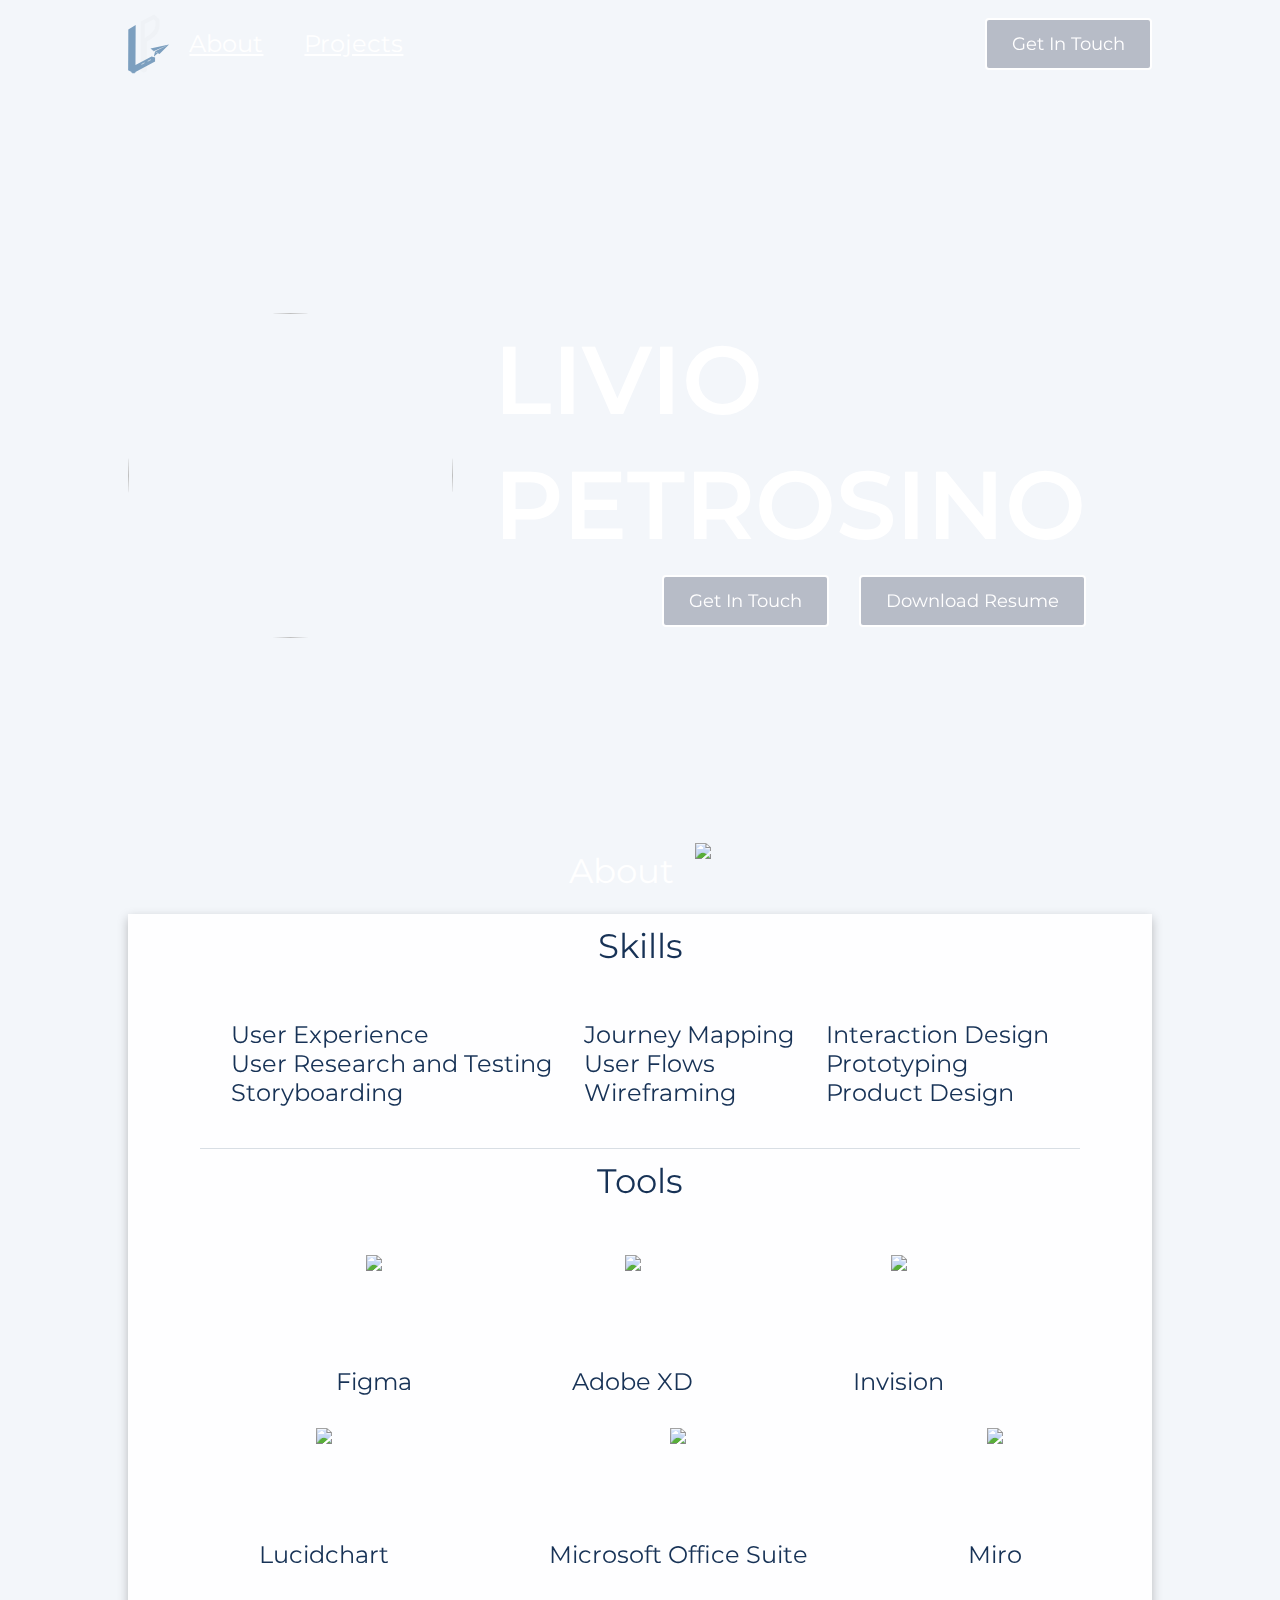
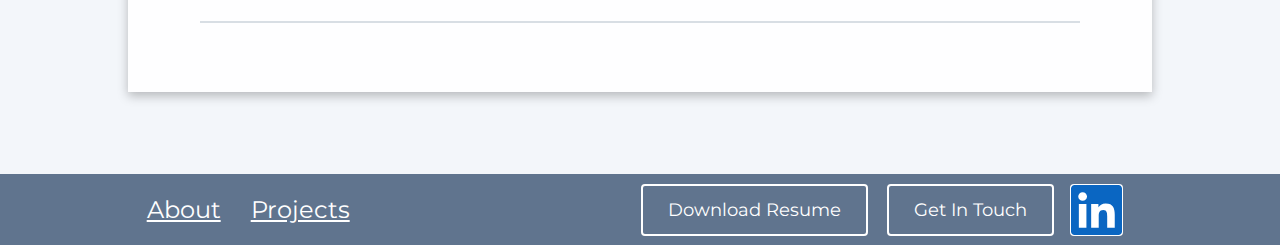
==== commit 9e2e2339: "Update" ====
--- a/about.html
+++ b/about.html
@@ -56,10 +56,10 @@
         </div>
     </div>
     <div class="content">
+        <div class="aboutcta">About
+            <img src="https://github.com/LPetrosino/Portfolio-HW18/blob/main/images/arrow.png?raw=true">
+        </div>
         <div id="projectSection">
-            <div class="sectionTitles">About
-                <img src="https://github.com/LPetrosino/Portfolio-HW18/blob/main/images/arrow.png?raw=true">
-            </div>
             <div id=about>
             </div>
             <div class="sectionTitles">Skills
--- a/about.css
+++ b/about.css
@@ -9,6 +9,7 @@
     height: 100%;
     background-repeat: no-repeat;
     position: relative;
+    z-index: 0;
 }
 @media only screen and (max-width: 600px) {
     .backgroundImage2 {
@@ -16,7 +17,6 @@
         background-size: 100%;
         height: 100%;
         background-repeat: no-repeat;
-        position: relative;
     }
 }
 nav {
@@ -85,7 +85,6 @@
 }
 @media only screen and (max-width: 600px) {
     .heroText{
-        margin-top: 15%;
         flex-direction: column;
     }
 }
@@ -111,6 +110,42 @@
     flex-direction: row;
     justify-content: flex-end;
 }
+.aboutcta {
+    display: flex;
+    align-items: center;
+    justify-content: center;
+    margin-top: -6%;
+    margin-bottom: 1%;
+    color: #FFFFFF;
+
+    font-family: 'Montserrat', sans-serif;
+    font-style: normal;
+    font-weight: normal;
+    font-size: 33.99px;
+    line-height: 65px;
+    position: relative;
+    z-index: 1;
+    order: 3;
+}
+@media only screen and (max-width: 1024px) {
+    .aboutcta {
+        margin-top: -8%;
+    }
+}
+@media only screen and (max-width: 900px) {
+    .aboutcta {
+        margin-top: -11%;
+    }
+}
+@media only screen and (max-width: 600px) {
+    .aboutcta {
+        margin-top: -22%;
+    }
+}
+.aboutcta img {
+    margin-left: 2%;
+    height: 3.5rem;
+}
 .sectionTitles {
     display: flex;
     align-items: center;
@@ -124,9 +159,6 @@
     font-size: 33.99px;
     line-height: 65px;
     order: 3;
-}
-.sectionTitles img {
-    margin-left: 2%;
 }
 .footerText {
     left: 24.83%;
@@ -230,8 +262,8 @@
 @media only screen and (max-width: 600px) {
     .myPhoto {
         margin-left: 0%;
-        width: 290px;
-        height: 290px;
+        width: 230px;
+        height: 230px;
         margin-bottom: 6%;
         
     }
@@ -285,31 +317,16 @@
 #projectSection {
     width: 100%;
     padding-bottom: 69px;
-    margin-top: -5%;
     margin-bottom: 8%;
     height: auto;
     box-shadow: 0px 4px 10px rgba(0, 0, 0, 0.25);;
 
     background: rgba(255, 255, 255, 0.88);
     backdrop-filter: blur(10px);
-
+    position: relative;
+    z-index: 1;
     
     /* Note: backdrop-filter has minimal browser support */
-}
-@media only screen and (max-width: 1024px) {
-    #projectSection {
-        margin-top: -8%;
-    }
-}
-@media only screen and (max-width: 900px) {
-    #projectSection {
-        margin-top: -11%;
-    }
-}
-@media only screen and (max-width: 600px) {
-    #projectSection {
-        margin-top: -15%;
-    }
 }
 #projects {
     display: inline-flex;
@@ -364,8 +381,10 @@
         flex-direction: column;
         flex-wrap: wrap;
         height: auto;
-        margin-left: 14.46%;
-        margin-right: 14.46%;
+        align-content: center;
+        align-items: stretch;
+        margin-left: 0;
+        margin-right: 0;
     }
 }
 .footerItems{
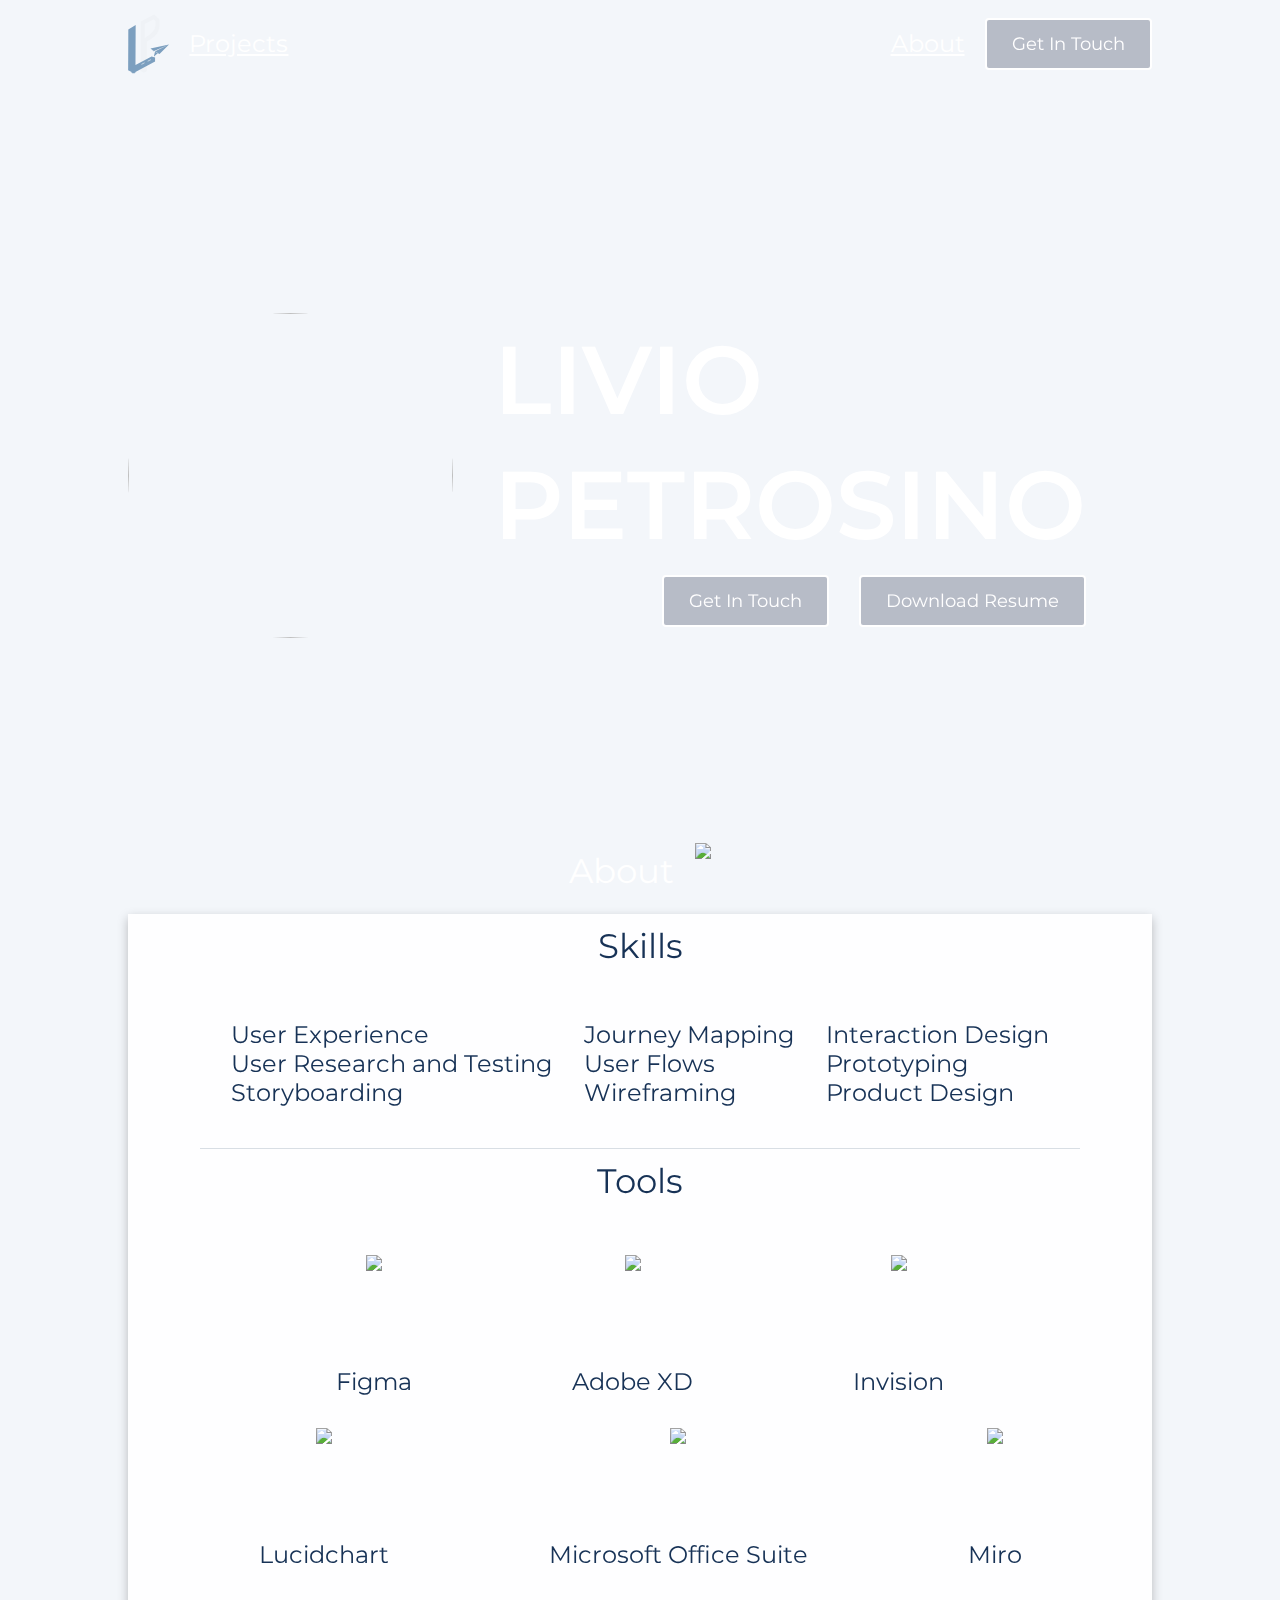
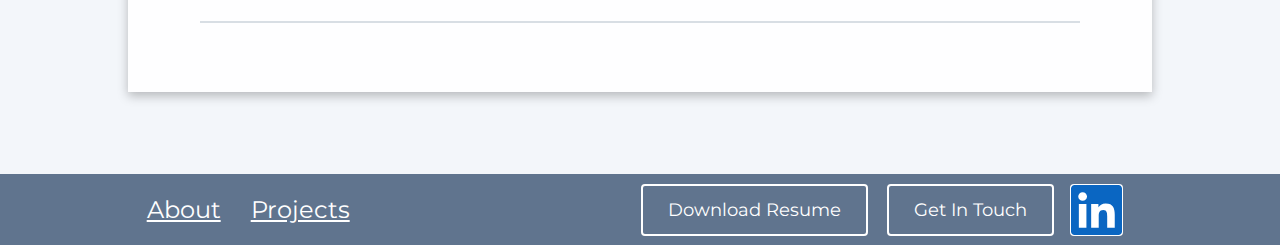
==== commit 69af4208: "Update" ====
--- a/about.html
+++ b/about.html
@@ -36,8 +36,8 @@
                         <line y1="-0.25" x2="3.49858" y2="-0.25" transform="matrix(0.894128 -0.447812 0.663743 0.74796 19.8535 47.4249)" stroke="white" stroke-width="0.5"/>
                         <line y1="-0.25" x2="3.49858" y2="-0.25" transform="matrix(0.894128 -0.447812 0.663743 0.74796 13.5977 50.5581)" stroke="white" stroke-width="0.5"/>
                     </svg>
+                    <a id="navTextb" class="navText" href="index.html">Projects</a>
                     <a id="navTexta" class="navText" href="about.html">About</a>
-                    <a id="navTextb" class="navText" href="index.html">Projects</a>
                     <button id="navButton" href="">Get In Touch</button>
                 </nav>
             </header>
--- a/about.css
+++ b/about.css
@@ -146,6 +146,11 @@
     margin-left: 2%;
     height: 3.5rem;
 }
+@media only screen and (max-width: 600px) {
+    .aboutcta img {
+        height: 3rem;
+    }
+}
 .sectionTitles {
     display: flex;
     align-items: center;
@@ -209,7 +214,7 @@
         font-style: normal;
         font-weight: 600;
         font-size: 60px;
-        line-height: 90px;
+        line-height: 70px;
     }
 }
 @media only screen and (max-width: 900px) {
@@ -226,8 +231,8 @@
         font-family: 'Montserrat', sans-serif;
         font-style: normal;
         font-weight: 600;
-        font-size: 50px;
-        line-height: 60px;
+        font-size: 40px;
+        line-height: 40px;
     }
 }
 .line {
@@ -429,6 +434,25 @@
     /* identical to box height, or 67% */
     color: #FFFFFF;
 }
+@media only screen and (max-width: 600px) {
+    button {
+        display: flex;
+        flex-direction: row;
+        justify-content: center;
+        align-items: center;
+        position: bottom;
+        padding: 18px 25px;
+        height: 52px;
+        
+        font-family: 'Montserrat', sans-serif;
+        font-style: normal;
+        font-weight: normal;
+        font-size: 18px;
+        line-height: 16px;
+        /* identical to box height, or 67% */
+        color: #FFFFFF;
+    }
+}
 .contactButton {
     background: transparent;
     border: 2px solid #FFFFFF;
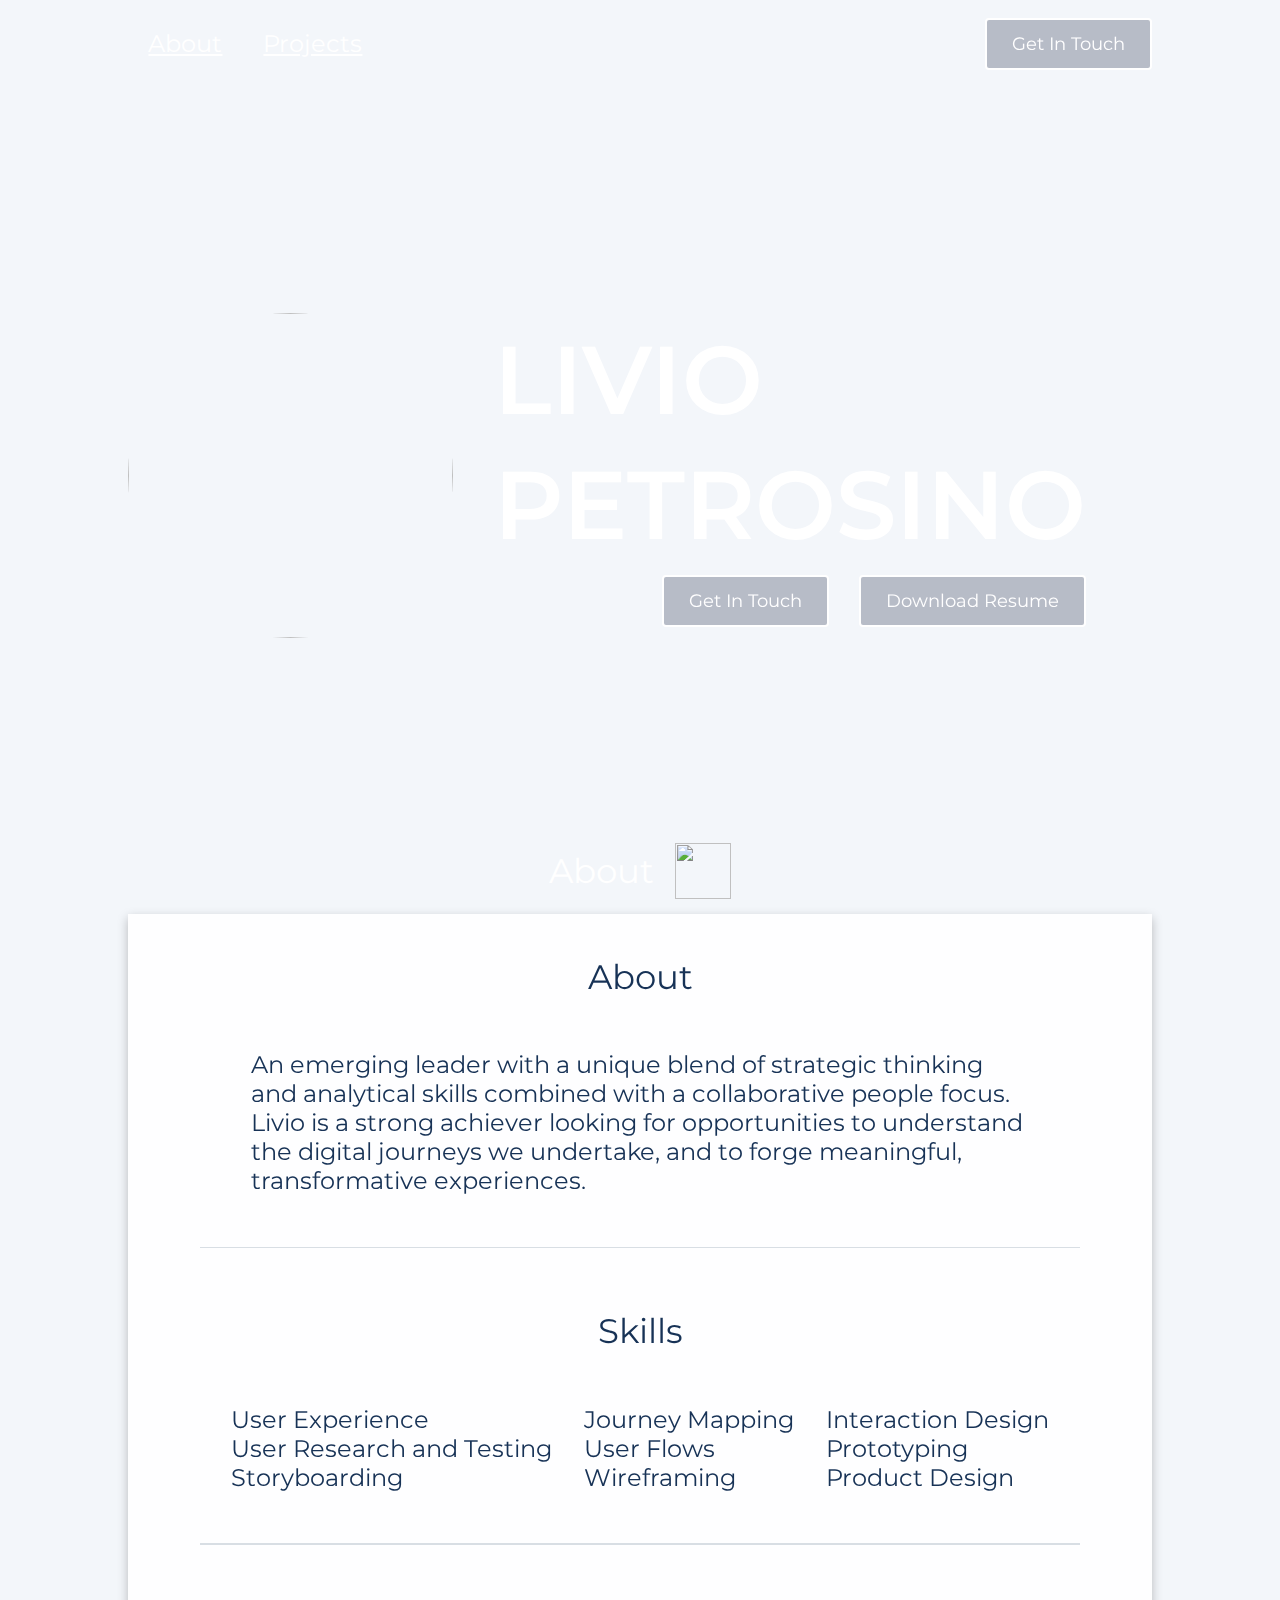
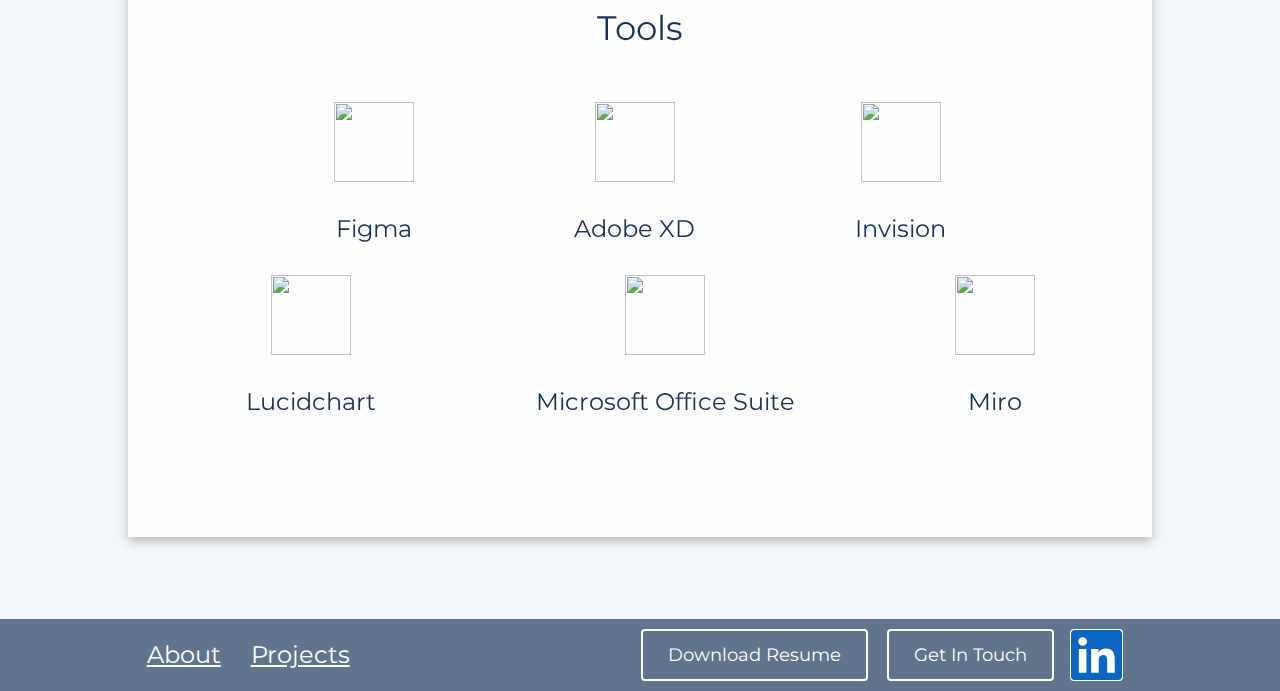
==== commit 31e9ac09: "Update" ====
--- a/about.html
+++ b/about.html
@@ -1,24 +1,14 @@
-<!DOCTYPE html>
-<html lang="en">
-<head>
+<html lang="en"><head>
     <link rel="stylesheet" href="about.css">
     <link rel="preconnect" href="https://fonts.googleapis.com">
-    <link rel="preconnect" href="https://fonts.gstatic.com" crossorigin>
-    <link href="https://fonts.googleapis.com/css2?family=Montserrat:ital,wght@0,100;0,200;0,300;0,400;0,500;0,600;0,700;0,800;0,900;1,100;1,200;1,300;1,400;1,500;1,600;1,700;1,800;1,900&display=swap" rel="stylesheet">
+    <link rel="preconnect" href="https://fonts.gstatic.com" crossorigin="">
+    <link href="https://fonts.googleapis.com/css2?family=Montserrat:ital,wght@0,100;0,200;0,300;0,400;0,500;0,600;0,700;0,800;0,900;1,100;1,200;1,300;1,400;1,500;1,600;1,700;1,800;1,900&amp;display=swap" rel="stylesheet">
     <meta charset="UTF-8">
     <meta http-equiv="X-UA-Compatible" content="IE=edge">
     <meta name="viewport" content="width=device-width, initial-scale=1.0">
     <!-- Hotjar Tracking Code for https://lpetrosino.github.io/My_First_Repo/ -->
-    <script>    
-        (function(h,o,t,j,a,r){
-            h.hj=h.hj||function(){(h.hj.q=h.hj.q||[]).push(arguments)};
-            h._hjSettings={hjid:2517345,hjsv:6};
-            a=o.getElementsByTagName('head')[0];
-            r=o.createElement('script');r.async=1;
-            r.src=t+h._hjSettings.hjid+j+h._hjSettings.hjsv;
-            a.appendChild(r);
-        })(window,document,'https://static.hotjar.com/c/hotjar-','.js?sv=');
-    </script>
+    <script src="https://ajax.googleapis.com/ajax/libs/jquery/3.5.1/jquery.min.js"></script>
+    <script src="script.js"></script>
     <title>Document</title>
 </head>
 <body>
@@ -26,22 +16,13 @@
         <div class="content">
             <header>
                 <nav>
-                    <svg width="41" height="60" viewBox="0 0 41 60" fill="none" xmlns="http://www.w3.org/2000/svg">
-                        <path d="M16.8015 26.4986C23.5625 22.6713 29.4502 18.6682 29.4502 11.8692V6.21134C27.8305 4.60567 25.9408 3 25.9408 3L14.7501 8.67125V29.6762L14.75 55.8813L16.8016 57L16.8015 28.6968V26.4986Z" stroke="#EFF2F6" stroke-width="4" stroke-miterlimit="1.41421" stroke-linecap="square"/>
-                        <path d="M5.46011 56.825L2.12839 55.1449C2.12839 55.1449 2.30581 31.4099 2.30581 16.6347L5.64617 14.5239L5.46488 54.3464M5.46011 56.825L5.46488 54.3464M5.46011 56.825L25.0684 46.2497V44.9278L23.8284 44.5973L5.46488 54.3464" stroke="#7C9FBF" stroke-width="4" stroke-linecap="square"/>
-                        <path d="M41.001 30.5L31.501 40L29.7809 39.2355L26.001 42.5V37.5L22.501 34.5L41.001 30.5Z" fill="#7C9FBF"/>
-                        <path d="M40.6963 30.7643L26.0807 36.9502L26.2356 41.7309L27.1522 37.3678L40.6963 30.7643Z" fill="#FCFCFC"/>
-                        <path d="M27.5 37.5L27.5 38L31.1553 39.7688L27.5 37.5Z" fill="#FCFCFC"/>
-                        <path d="M25.8325 37L25.8322 36.6773L22.5 34.5L25.8325 37Z" fill="#FCFCFC"/>
-                        <line y1="-0.25" x2="3.49858" y2="-0.25" transform="matrix(0.894128 -0.447812 0.663743 0.74796 19.8535 47.4249)" stroke="white" stroke-width="0.5"/>
-                        <line y1="-0.25" x2="3.49858" y2="-0.25" transform="matrix(0.894128 -0.447812 0.663743 0.74796 13.5977 50.5581)" stroke="white" stroke-width="0.5"/>
-                    </svg>
+                    <img class="logo" src="https://github.com/LPetrosino/Portfolio-HW18/blob/main/images/logo.png?raw=true" alt="">
+                    <a id="navTexta" class="navText" href="about.html">About</a>
                     <a id="navTextb" class="navText" href="index.html">Projects</a>
-                    <a id="navTexta" class="navText" href="about.html">About</a>
                     <button id="navButton" href="">Get In Touch</button>
                 </nav>
             </header>
-            <div Class="heroText">
+            <div class="heroText">
                 <img class="myPhoto" src="https://github.com/LPetrosino/Portfolio-HW18/blob/main/images/myPhoto2.png?raw=true">
                 <div class="heroTextlayout">
                     <div class="H1">LIVIO</div>
@@ -56,12 +37,21 @@
         </div>
     </div>
     <div class="content">
-        <div class="aboutcta">About
+        <div class="aboutcta" id="aboutcta">About
             <img src="https://github.com/LPetrosino/Portfolio-HW18/blob/main/images/arrow.png?raw=true">
         </div>
         <div id="projectSection">
-            <div id=about>
+            <div id="about">
             </div>
+            <div class="sectionTitles">About
+                <!-- little arrow -->
+            </div>
+            <div class="about">
+                <div>
+                    <h4>An emerging leader with a unique blend of strategic thinking and analytical skills combined with a collaborative people focus. Livio is a strong achiever looking for opportunities to understand the digital journeys we undertake, and to forge meaningful, transformative experiences.</h4>
+                </div>
+            </div>
+            <div class="line2"></div>
             <div class="sectionTitles">Skills
                 <!-- little arrow -->
             </div>
@@ -93,7 +83,7 @@
                         <h4>Figma</h4>
                     </div>
                     <div class="toolContatiner">
-                        <img src="https://github.com/LPetrosino/Portfolio-HW18/blob/main/images/logos/adobexdLogo.png?raw=true")>
+                        <img src="https://github.com/LPetrosino/Portfolio-HW18/blob/main/images/logos/adobexdLogo.png?raw=true" )="">
                         <h4>Adobe XD</h4>
                     </div>
                     <div class="toolContatiner">
@@ -116,26 +106,26 @@
                     </div>
                 </div>
             </div>
-            <div class="line3"></div>
         </div>
     </div>
     <footer> 
         <div class="fContainer">
             <div class="footerItem2">
-                <a id="footerTexta" class="footerText" href="">About</a>
-                <a id="footerTextb" class="footerText" href="#projects">Projects</a>
+                <a id="footerTexta" class="footerText" href="#projectSection">About</a>
+                <a id="footerTextb" class="footerText" href="index.html">Projects</a>
             </div>
             <div class="footerItems">
-                <button class="cvButton" href="">Download Resume</button>
+                <button class="cvButton" id="fbutton1" href="" onmouseover="footerbutton1hover()" onmouseleave="footerbutton1()">Download Resume</button>
             </div>
            <div class="footerItems">
-                <button class="contactButton" href="">Get In Touch</button>
+                <button class="contactButton" id="fbutton2" href="" onmouseover="footerbutton2hover()" onmouseleave="footerbutton2()">Get In Touch</button>
                 <svg id="lnkdIn" width="53" height="52" viewBox="0 0 53 52" fill="none" xmlns="http://www.w3.org/2000/svg">
-                <rect width="53" height="52" rx="4" fill="white"/>
-                <path d="M48.3571 1H4.63147C2.6279 1 1 2.6183 1 4.60491V47.3951C1 49.3817 2.6279 51 4.63147 51H48.3571C50.3607 51 52 49.3817 52 47.3951V4.60491C52 2.6183 50.3607 1 48.3571 1ZM16.4138 43.8571H8.85491V19.9955H16.4252V43.8571H16.4138ZM12.6344 16.7366C10.2096 16.7366 8.25156 14.8058 8.25156 12.4397C8.25156 10.0737 10.2096 8.14286 12.6344 8.14286C15.0478 8.14286 17.0172 10.0737 17.0172 12.4397C17.0172 14.817 15.0592 16.7366 12.6344 16.7366ZM44.7484 43.8571H37.1895V32.25C37.1895 29.4821 37.1326 25.9219 33.2621 25.9219C29.3232 25.9219 28.7199 28.9353 28.7199 32.0491V43.8571H21.1609V19.9955H28.4125V23.2545H28.515C29.5281 21.3795 31.9984 19.404 35.6754 19.404C43.3254 19.404 44.7484 24.3482 44.7484 30.7768V43.8571Z" fill="#0A66C2"/>
+                <rect width="53" height="52" rx="4" fill="white"></rect>
+                <path d="M48.3571 1H4.63147C2.6279 1 1 2.6183 1 4.60491V47.3951C1 49.3817 2.6279 51 4.63147 51H48.3571C50.3607 51 52 49.3817 52 47.3951V4.60491C52 2.6183 50.3607 1 48.3571 1ZM16.4138 43.8571H8.85491V19.9955H16.4252V43.8571H16.4138ZM12.6344 16.7366C10.2096 16.7366 8.25156 14.8058 8.25156 12.4397C8.25156 10.0737 10.2096 8.14286 12.6344 8.14286C15.0478 8.14286 17.0172 10.0737 17.0172 12.4397C17.0172 14.817 15.0592 16.7366 12.6344 16.7366ZM44.7484 43.8571H37.1895V32.25C37.1895 29.4821 37.1326 25.9219 33.2621 25.9219C29.3232 25.9219 28.7199 28.9353 28.7199 32.0491V43.8571H21.1609V19.9955H28.4125V23.2545H28.515C29.5281 21.3795 31.9984 19.404 35.6754 19.404C43.3254 19.404 44.7484 24.3482 44.7484 30.7768V43.8571Z" fill="#0A66C2"></path>
                 </svg>
            </div>
         </div>
     </footer>
-</body>
-</html>
+
+
+</body></html>--- a/about.css
+++ b/about.css
@@ -105,6 +105,10 @@
         margin-right: 5%;
     }
 }
+.about{
+    margin-left: 12%;
+    margin-right: 12%;
+}
 .heroButtonlayout{
     display: flex;
     flex-direction: row;
@@ -257,6 +261,8 @@
     background: #D8DEE4;
     margin-left: 7%;
     margin-right: 7%;
+    margin-top: 5%;
+    margin-bottom: 5%;
 }
 .myPhoto {
     border-radius: 50%;
@@ -322,6 +328,7 @@
 #projectSection {
     width: 100%;
     padding-bottom: 69px;
+    padding-top: 3%;
     margin-bottom: 8%;
     height: auto;
     box-shadow: 0px 4px 10px rgba(0, 0, 0, 0.25);;
@@ -487,25 +494,6 @@
     left: calc(50% - 223px/2 + 0.5px);
     top: 880px;
 }
-.card {
-    /* Add shadows to create the "card" effect */
-    box-shadow: 0 4px 8px 0 rgba(0,0,0,0.2);
-    transition: 0.3s;
-    margin-left: 8%;
-    margin-right: 8%;
-    position: relative;
-}
-.card1image{
-    width: 100%;
-    height: 100%
-    
-}
-  /* On mouse-over, add a deeper shadow */
-.card:hover {
-    box-shadow: 0 8px 16px 0 rgba(0,0,0,0.2);
-}
-
-  /* Add some padding inside the card container */
 .container {
     position: absolute;
     top: 0;
@@ -579,6 +567,17 @@
     margin-left: 7%;
     margin-right: 7%;
 }
+@media only screen and (max-width: 600px) {
+    .skills {
+        display: flex;
+        flex-direction: column;
+        align-items: flex-start;
+        margin-top: 4%;
+        margin-bottom: 4%;
+        margin-left: 10%;
+        margin-right: 5%;
+    }
+}
 .skills li {
     list-style: none;
 
